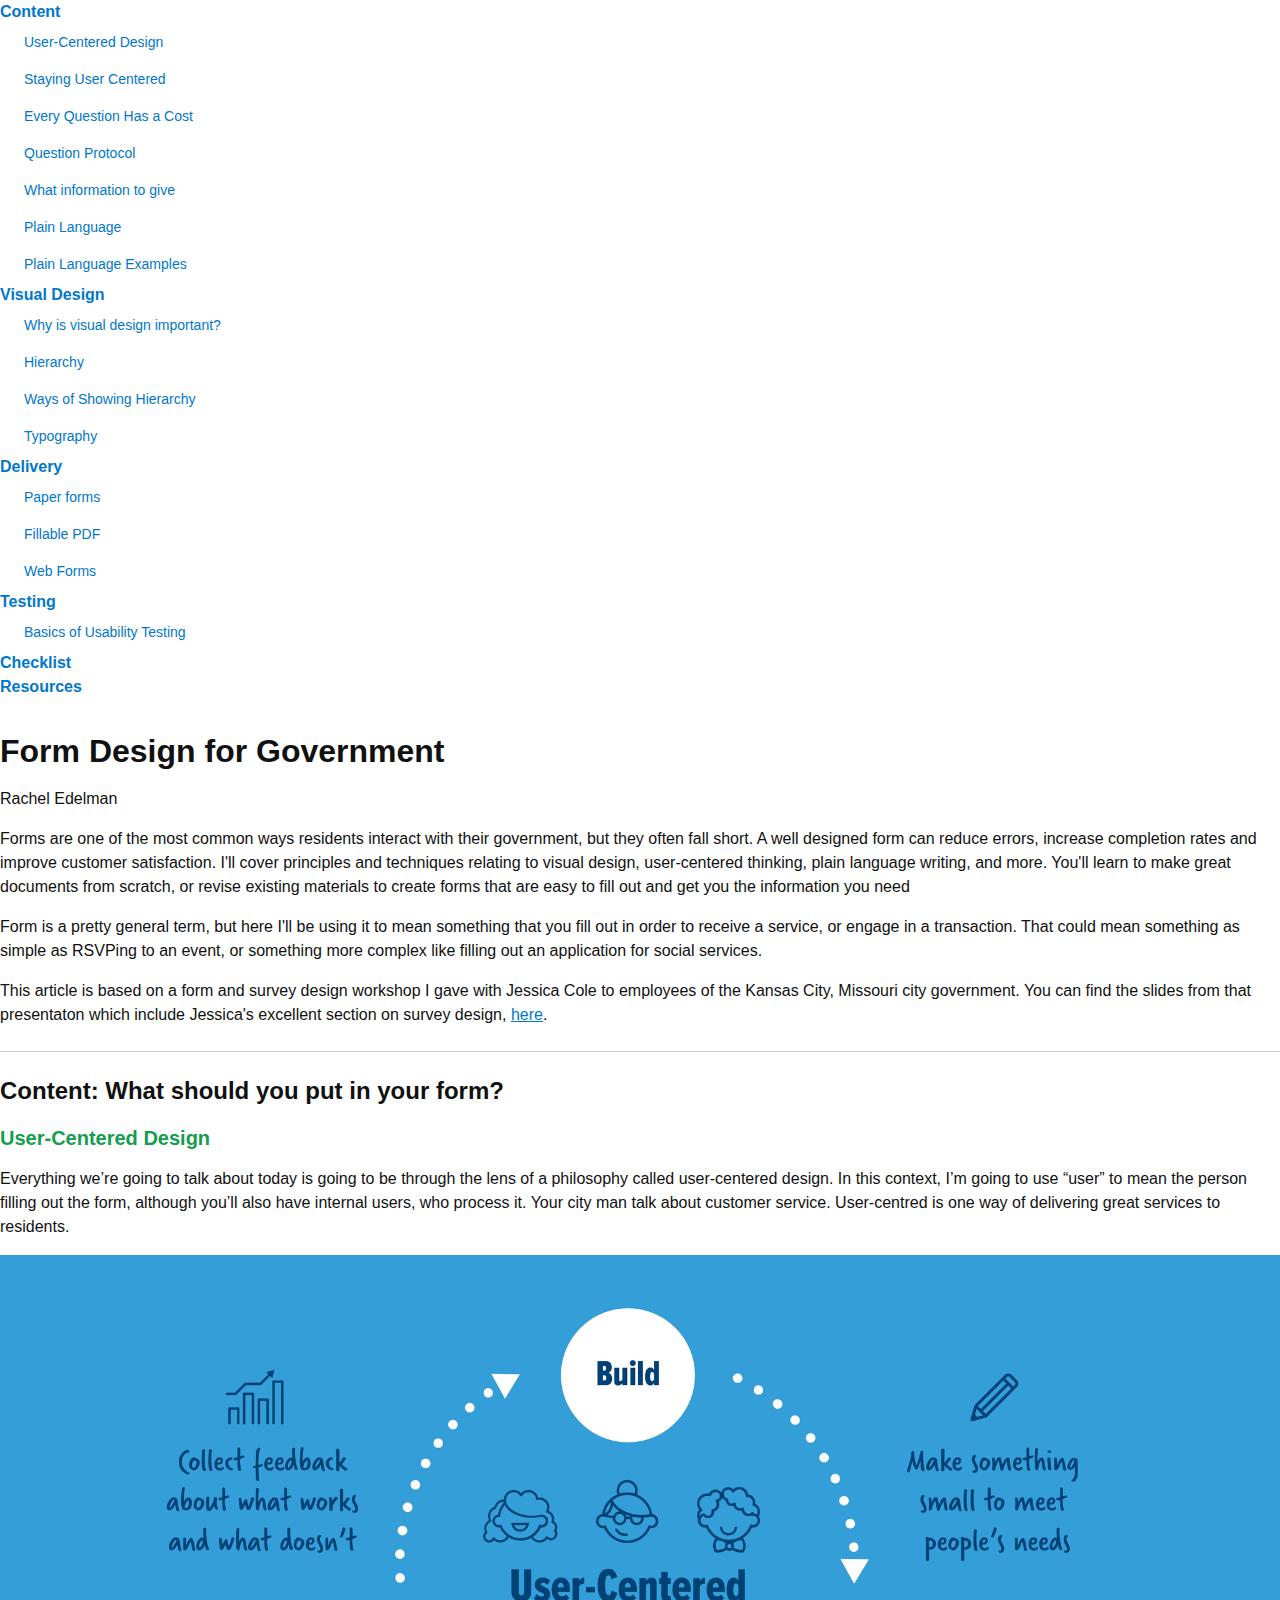
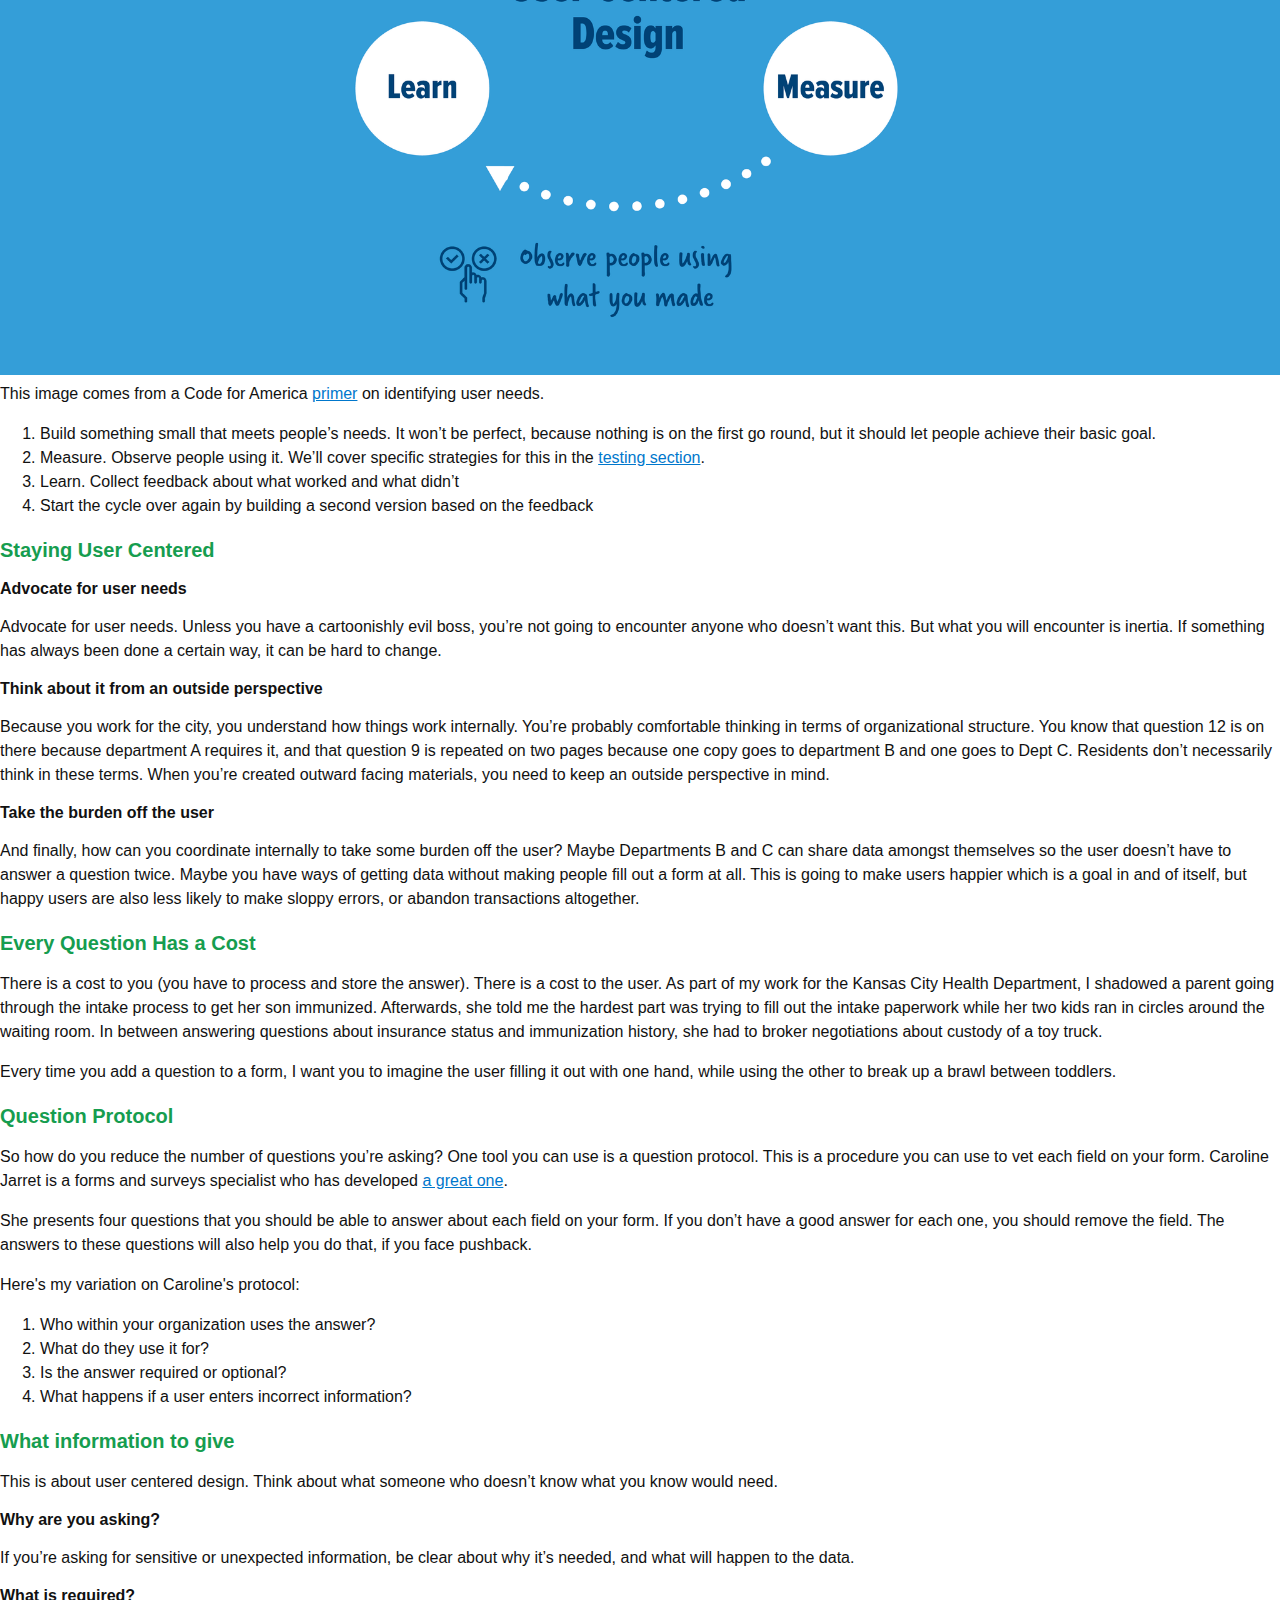
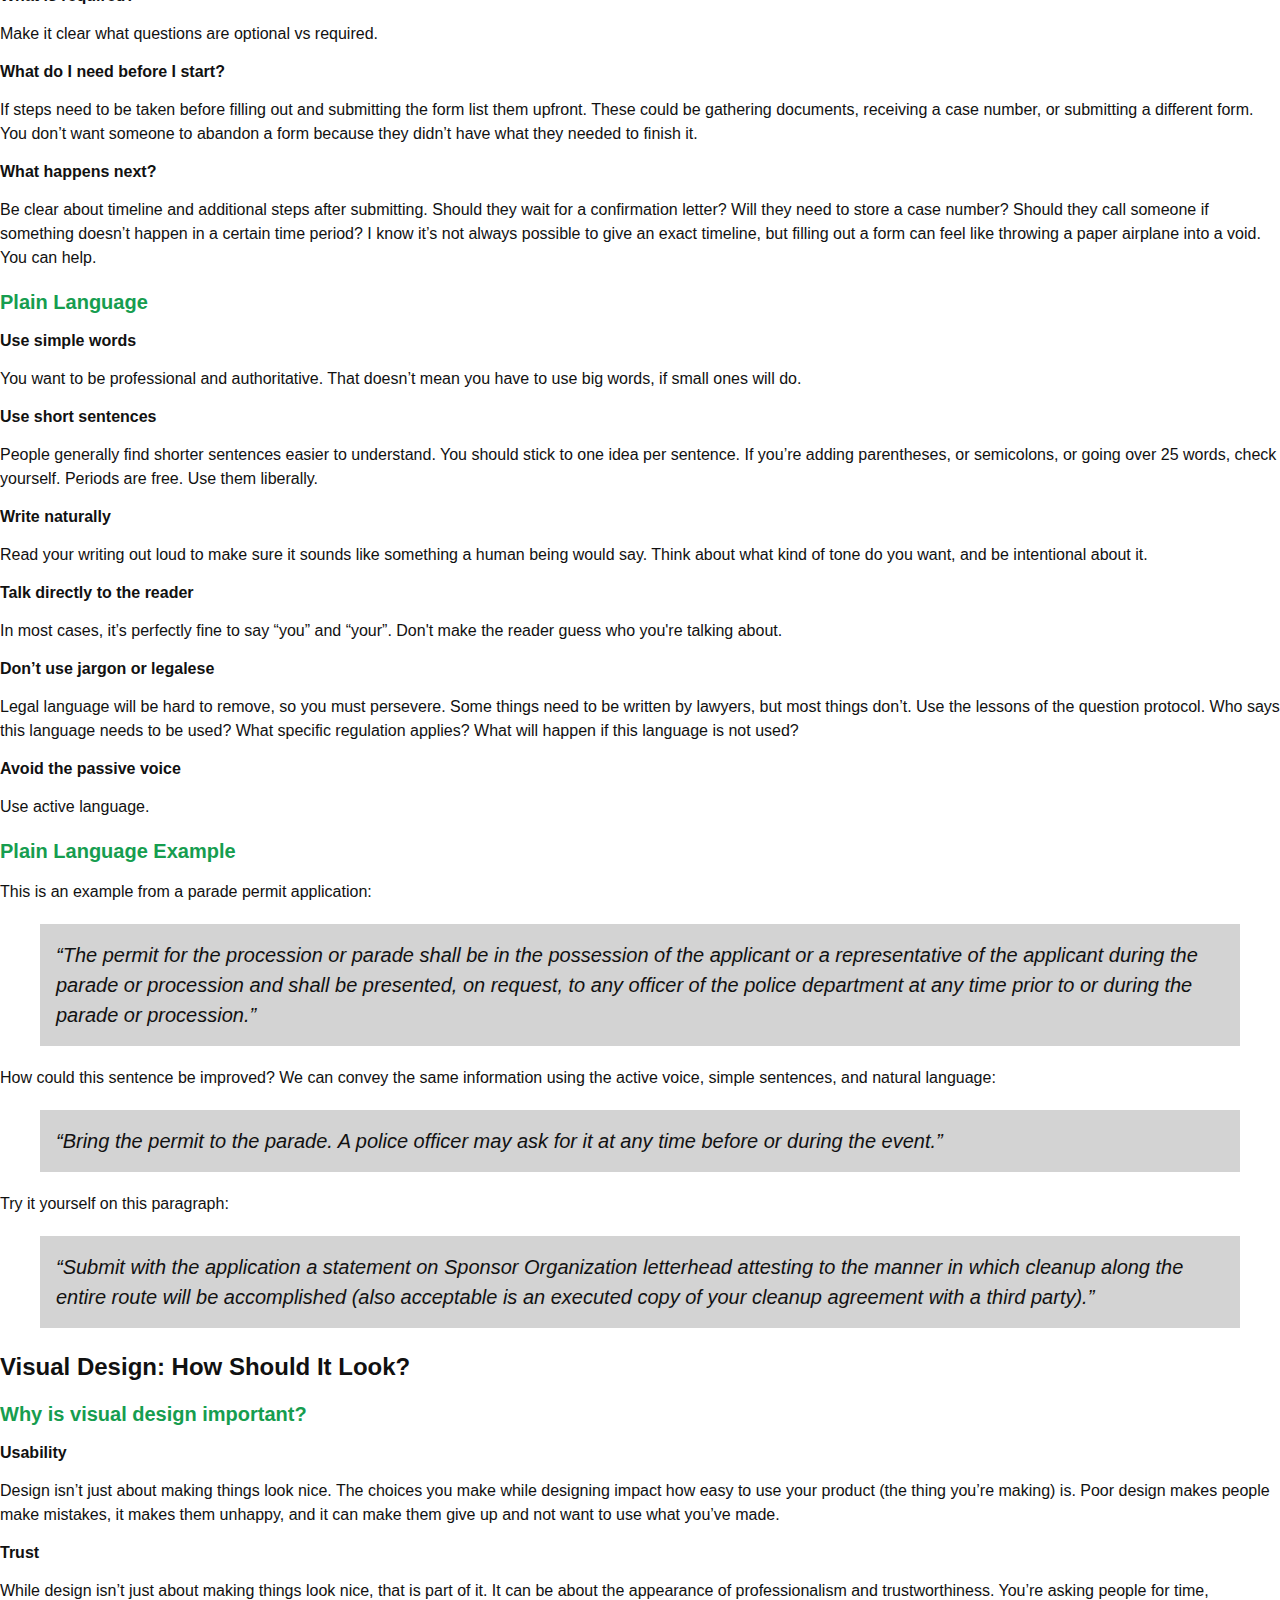
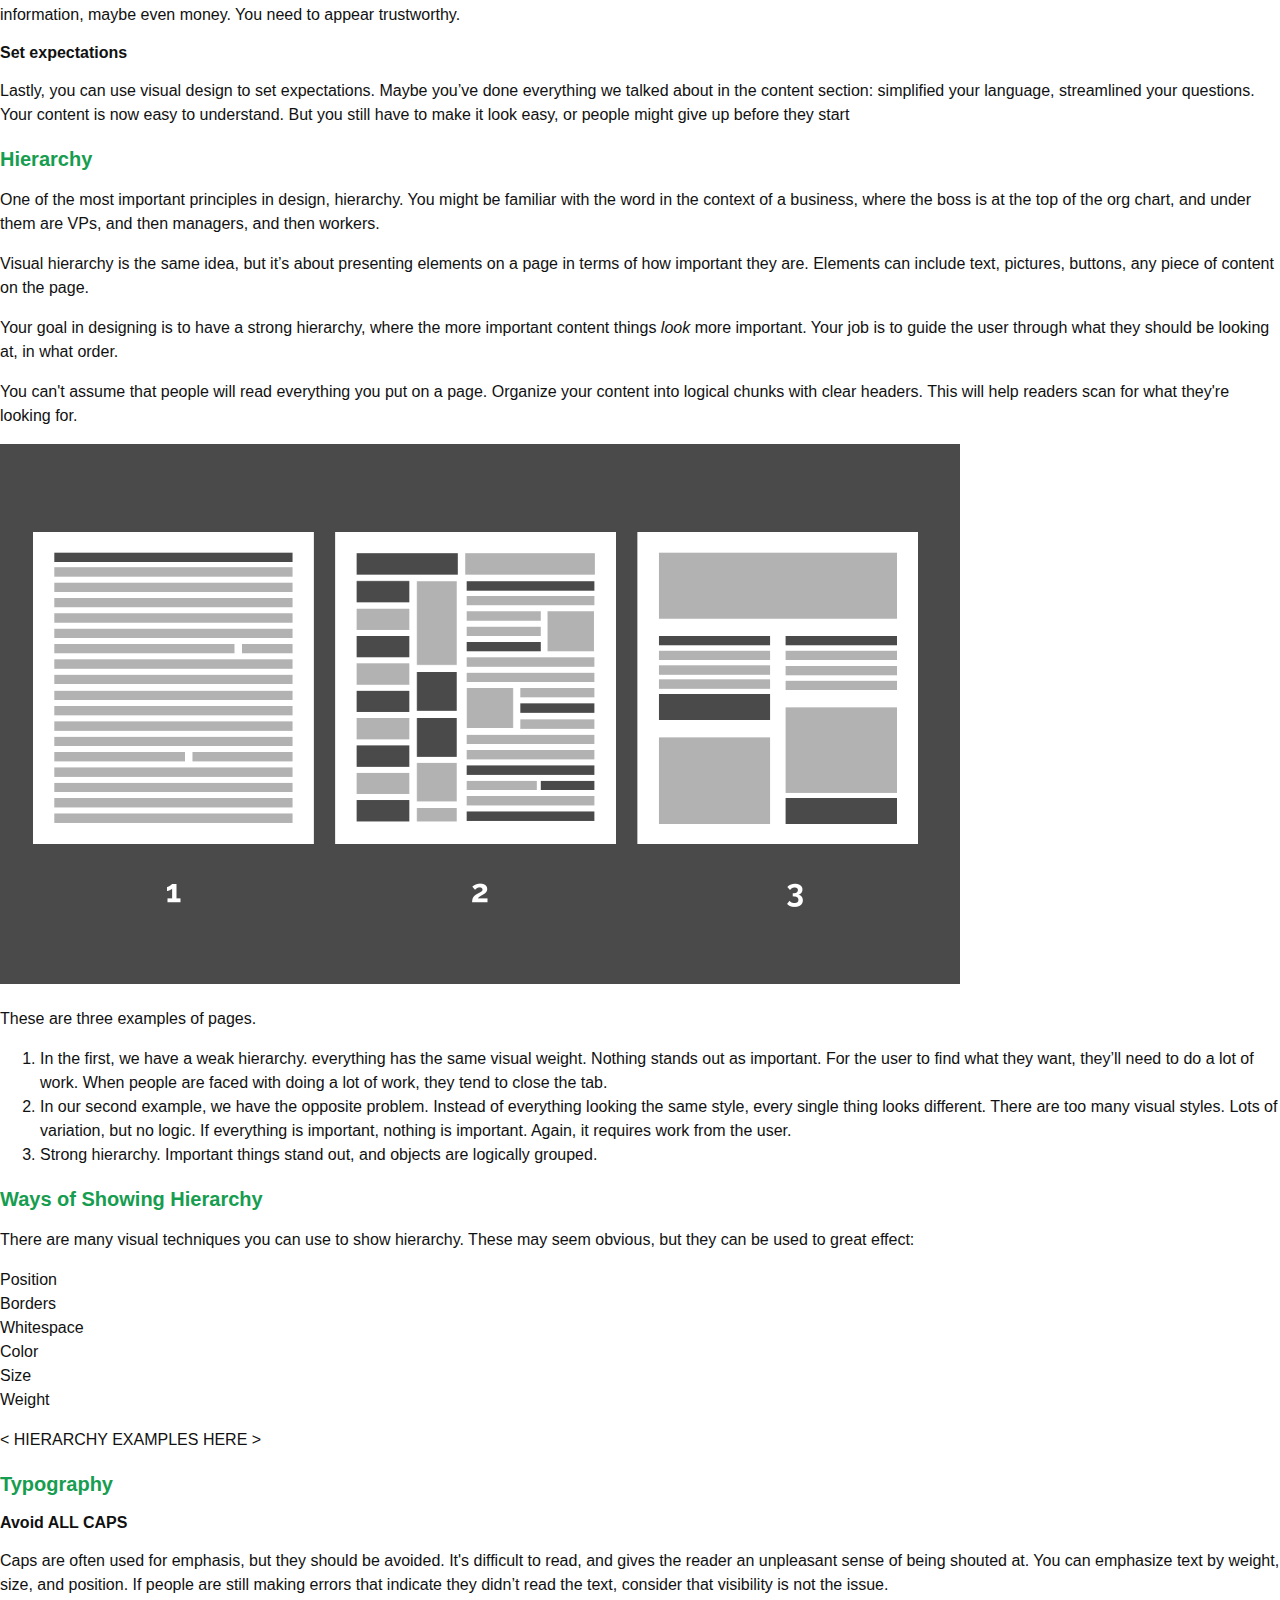
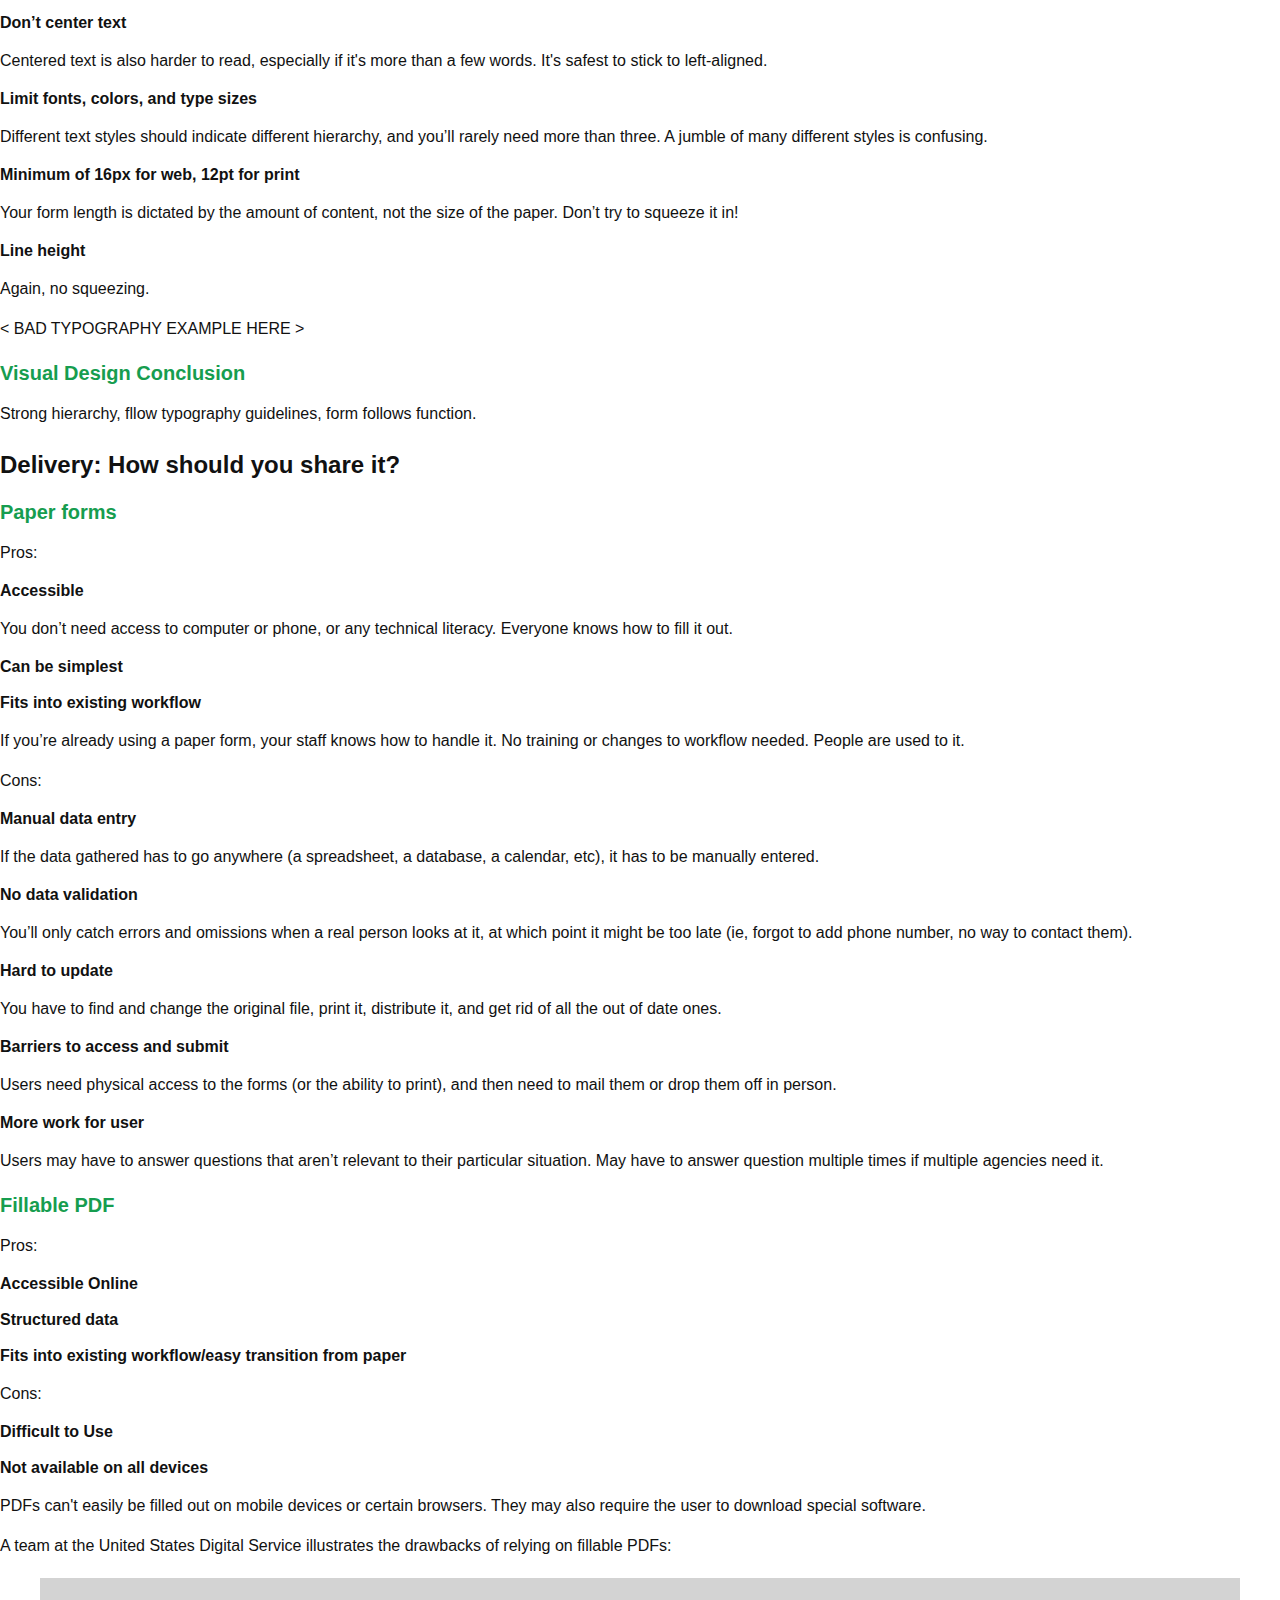
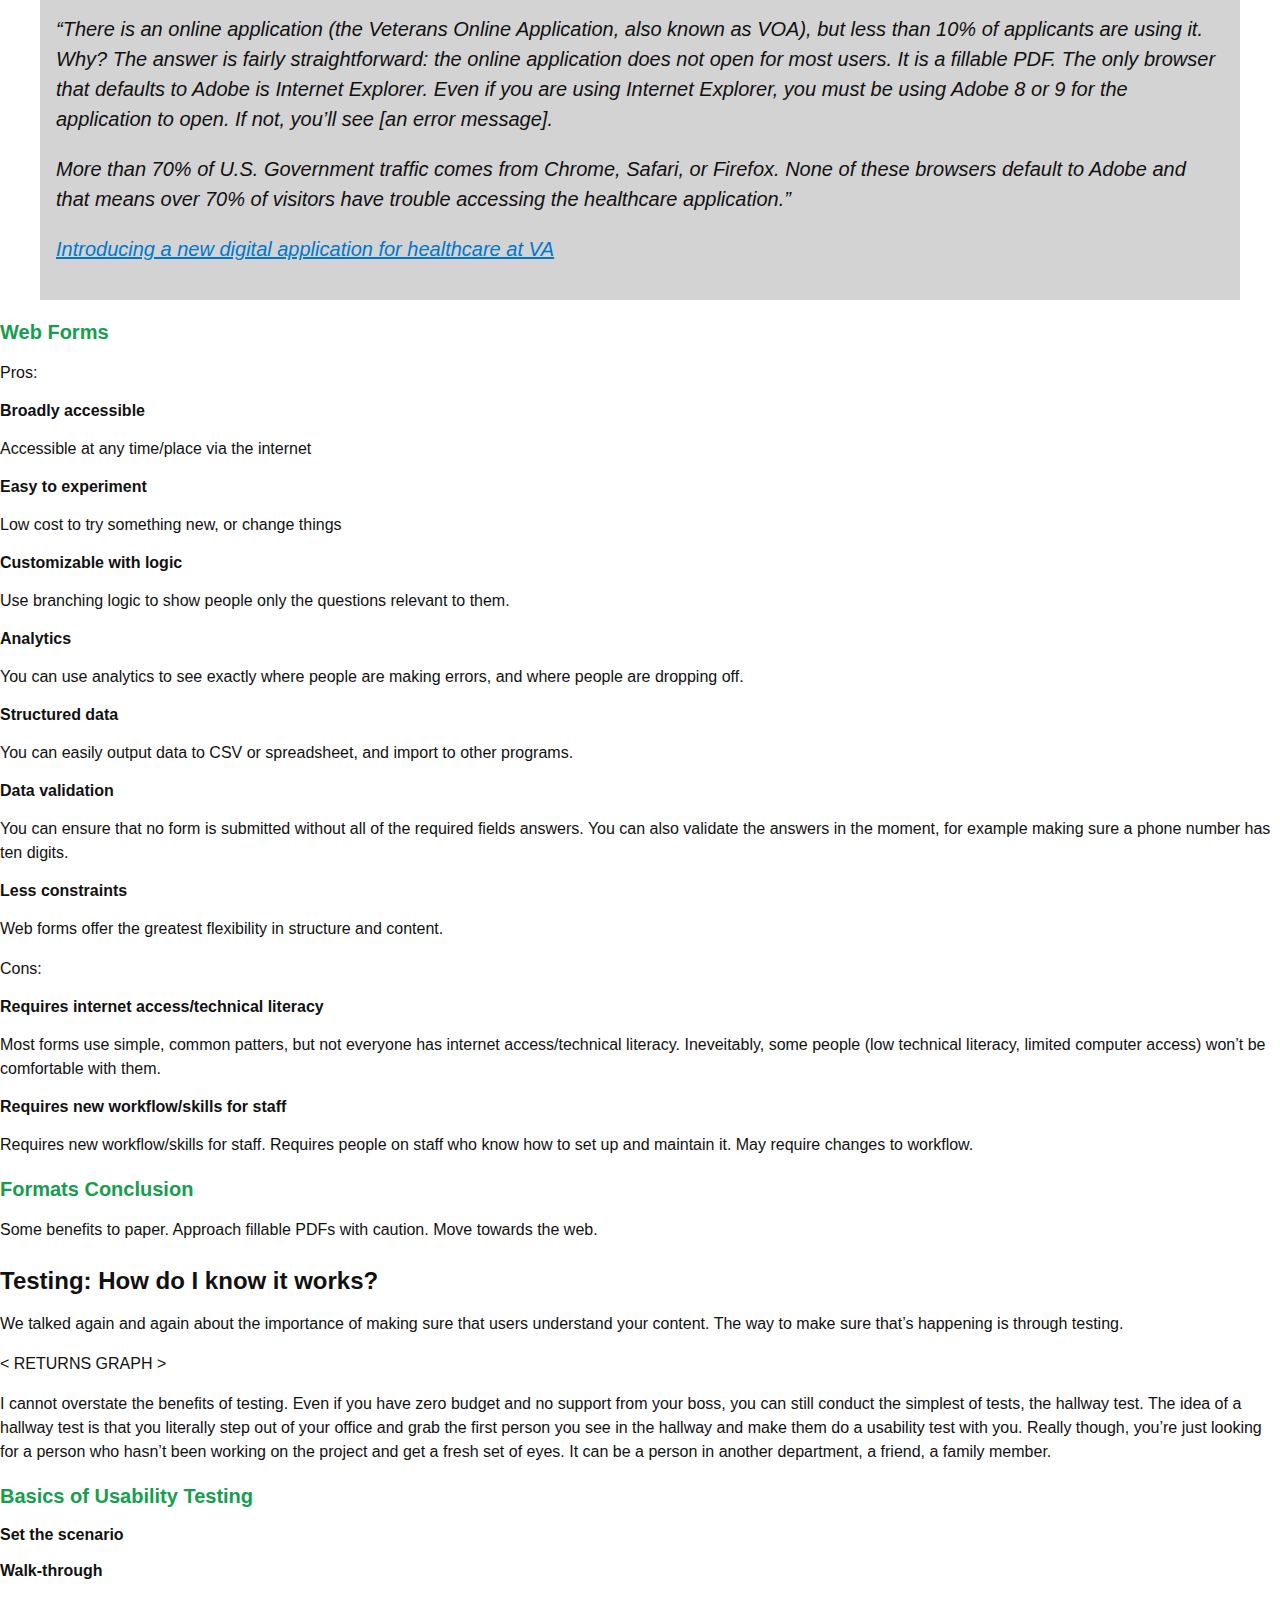
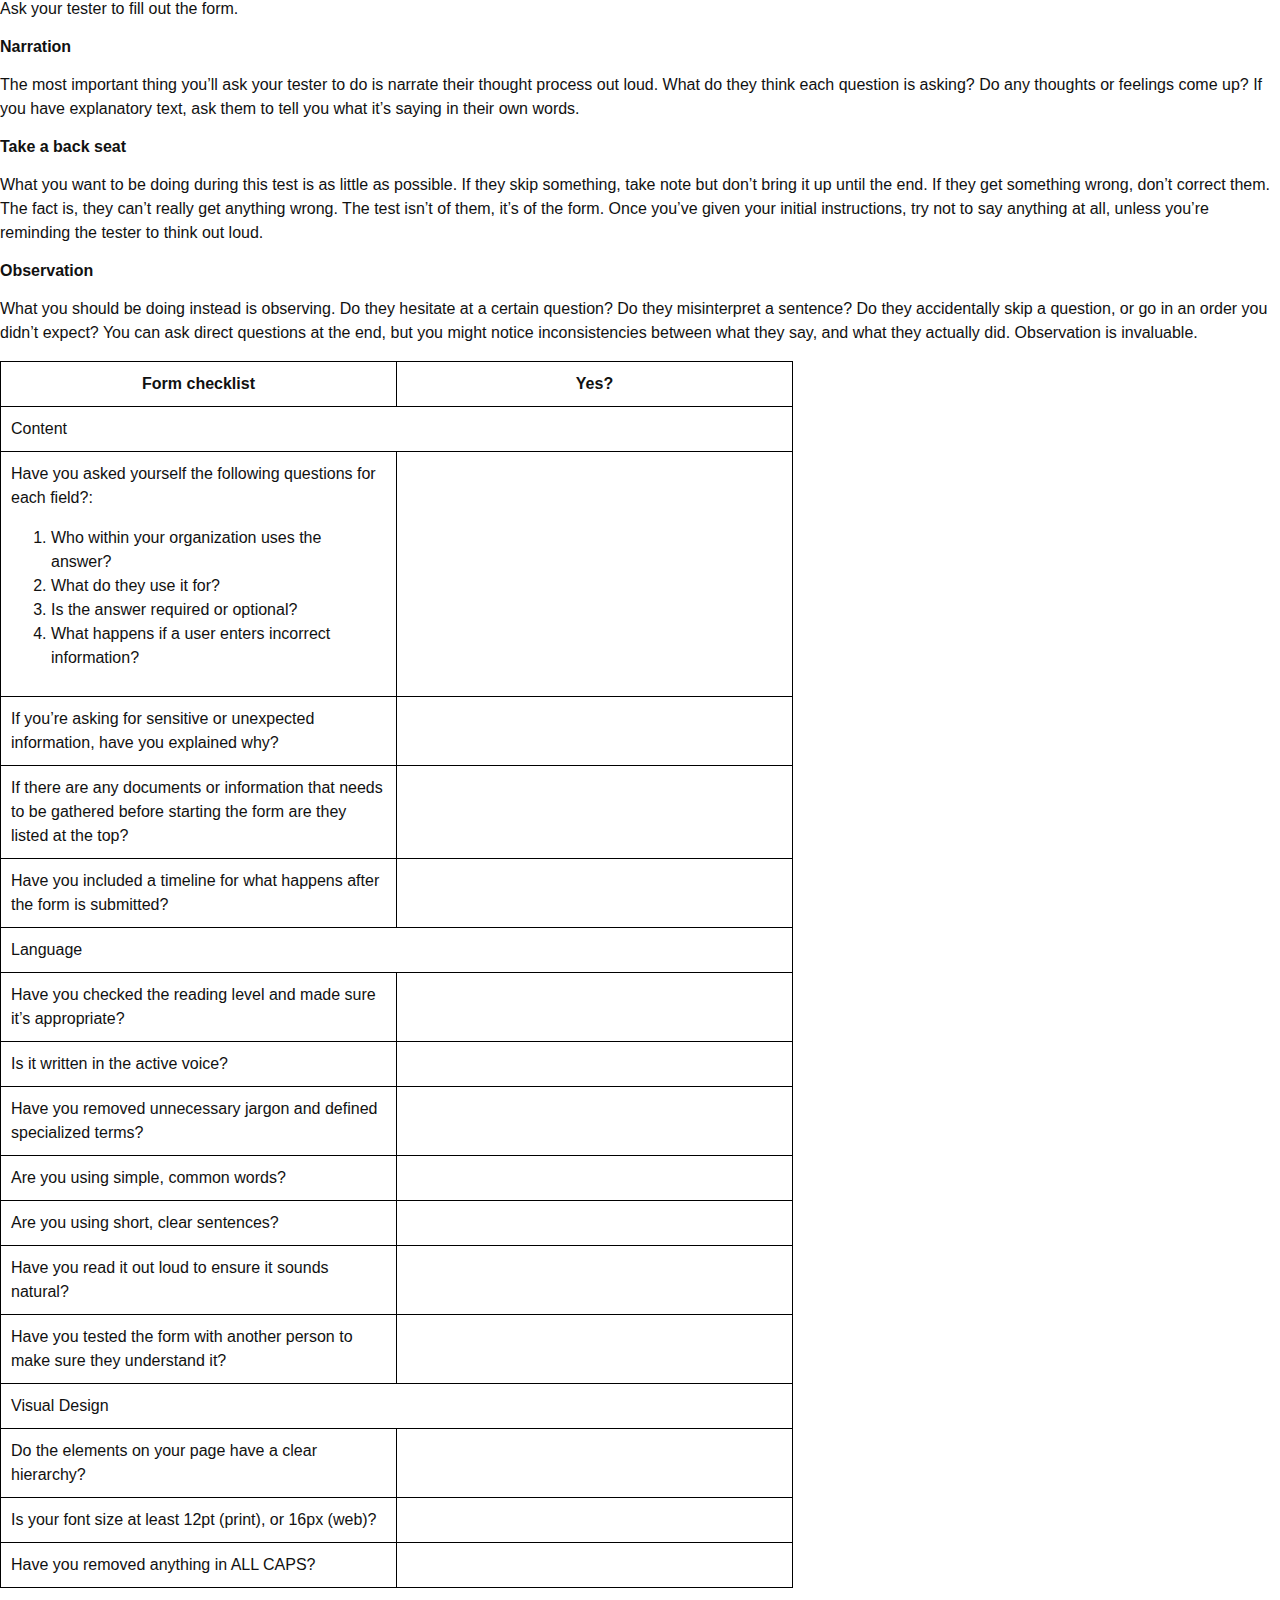
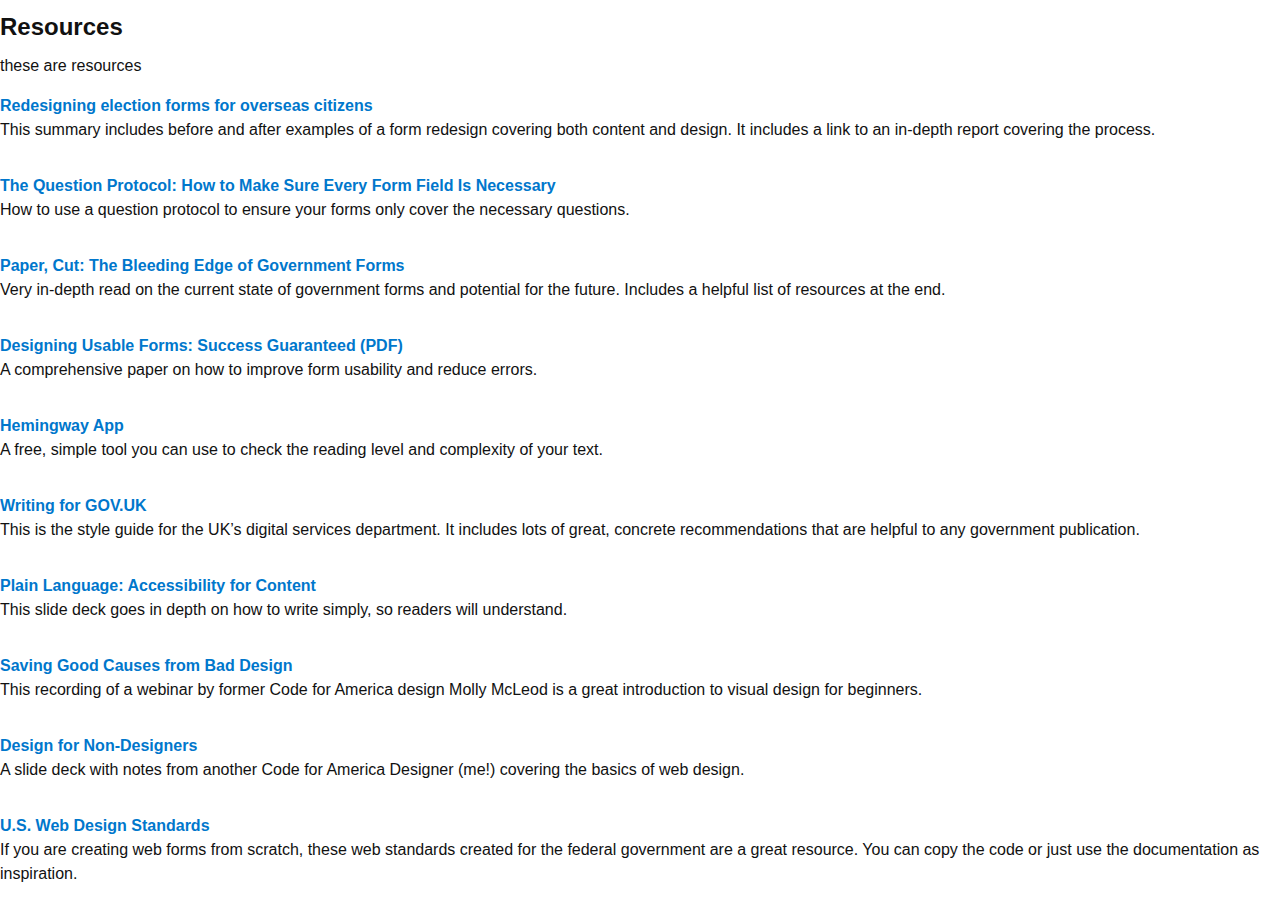
==== forms.html @ 0ae93125 "sass" ====
<!doctype html>
<html lang="en">
<head>
  <meta charset="utf-8">
  <title>Form Resources</title>
  <meta name="description" content="Form resources">
  <link href="style.css" rel="stylesheet">
  <link href="https://npmcdn.com/basscss@8.0.1/css/basscss.min.css" rel="stylesheet">

</head>
<body class="p4">
<div class="clearfix mxn2">
<nav class="sm-col sm-col-6 md-col-5 lg-col-4 px2 max-width-1">
<div class="border p3">
	<ul>
		<li><a href="#content">Content</a></li>
			<ul>
			<li><a href="#user-centered-design">User-Centered Design</a></li>
			<li><a href="#staying-user-centered">Staying User Centered</a></li>
			<li><a href="#question-cost">Every Question Has a Cost</a></li>
			<li><a href="#question-protocol">Question Protocol</a></li>
			<li><a href="#info-to-give">What information to give</a></li>
			<li><a href="#plain-language">Plain Language</a></li>
			<li><a href="#plain-language-examples">Plain Language Examples</a></li>
			</ul>
		<li><a href="#visual-design">Visual Design</a></li>
			<ul>
			<li><a href="#importance-of-visual-design">Why is visual design important?</a></li>
			<li><a href="#hierarchy">Hierarchy</a></li>
			<li><a href="#showing-hierarchy">Ways of Showing Hierarchy</a></li>
			<li><a href="#typography">Typography</a></li>
			</ul>
		<li><a href="#delivery">Delivery</a></li>
			<ul>
			<li><a href="#paper">Paper forms</a></li>
			<li><a href="#pdf">Fillable PDF</a></li>
			<li><a href="#web">Web Forms</a></li>
			</ul>
		<li><a href="#testing">Testing</a></li>
			<ul>
			<li><a href="#usability-basics">Basics of Usability Testing</a></li>
			</ul>
		<li><a href="#checklist">Checklist</a></li>
		<li><a href="#resources">Resources</a></li>
	</ul>
</div>
</nav>

<article class="sm-col sm-col-6 md-col-7 lg-col-8 px2 max-width-3">
<div class="border p4">
<h1 class="mt0">Form Design for Government</h1>
<p class="h5 italic">Rachel Edelman</p>

	<p>Forms are one of the most common ways residents interact with their government, but they often fall short. A well designed form can reduce errors, increase completion rates and improve customer satisfaction. I'll cover principles and techniques relating to visual design, user-centered thinking, plain language writing, and more. You'll learn to make great documents from scratch, or revise existing materials to create forms that are easy to fill out and get you the information you need</p>

	<p>Form is a pretty general term, but here I'll be using it to mean something that you fill out in order to receive a service, or engage in a transaction. That could mean something as simple as RSVPing to an event, or something more complex like filling out an application for social services.</p>

	<p>This article is based on a form and survey design workshop I gave with Jessica Cole to employees of the Kansas City, Missouri city government. You can find the slides from that presentaton which include Jessica's excellent section on survey design, <a href="https://docs.google.com/presentation/d/1-e4QtmqwMZoDVH30jNE9UWhMXr_eK2Tlulh_hL1C0JQ/edit?usp=sharing">here</a>.</p>
<hr>
<section>
	<h2 id="content">Content: What should you put in your form?</h2>

	<h3 id="user-centered-design">User-Centered Design</h3>
	<p>Everything we’re going to talk about today is going to be through the lens of a philosophy called user-centered design. In this context, I’m going to use “user” to mean the person filling out the form, although you’ll also have internal users, who process it. Your city man talk about customer service. User-centred is one way of delivering great services to residents.</p>

	<img src="images/ucd.png">
	<caption>This image comes from a Code for America <a href="https://www.codeforamerica.org/how-tos/user-needs">primer</a> on identifying user needs.</caption>
	
	<ol>
	<li>Build something small that meets people’s needs. It won’t be perfect, because nothing is on the first go round, but it should let people achieve their basic goal.</li>
	<li>Measure. Observe people using it. We’ll cover specific strategies for this in the <a href="#testing">testing section</a>.</li>
	<li>Learn. Collect feedback about what worked and what didn’t</li>
	<li>Start the cycle over again by building a second version based on the feedback</li>
	</ol>

	<h3 id="staying-user-centered">Staying User Centered</h3>
		<h4>Advocate for user needs</h4>
		<p>Advocate for user needs. Unless you have a cartoonishly evil boss, you’re not going to encounter anyone who doesn’t want this. But what you will encounter is inertia. If something has always been done a certain way, it can be hard to change.</p>
		<h4>Think about it from an outside perspective</h4>
		<p>Because you work for the city, you understand how things work internally. You’re  probably comfortable thinking in terms of organizational structure. You know that question 12 is on there because department A requires it, and that question 9 is repeated on two pages because one copy goes to department B and one goes to Dept C.  Residents don’t necessarily think in these terms. When you’re created outward facing materials, you need to keep an outside perspective in mind.</p>
		<h4>Take the burden off the user</h4>
		<p>And finally, how can  you coordinate internally to take some burden off the user? Maybe Departments B and C can share data amongst themselves so the user doesn’t have to answer a question twice. Maybe you have ways of getting data without making people fill out a form at all. This is going to make users happier which is a goal in and of itself, but happy users are also less likely to make sloppy errors, or abandon transactions altogether.</p>

	<h3 id="question-cost">Every Question Has a Cost</h3>
		<p>There is a cost to you (you have to process and store the answer). There is a cost to the user. As part of my work for the Kansas City Health Department, I shadowed a parent going through the intake process to get her son immunized. Afterwards, she told me the hardest part was trying to fill out the intake paperwork while her two kids ran in circles around the waiting room. In between answering questions about insurance status and immunization history, she had to broker negotiations about custody of a toy truck.</p>
		<p>Every time you add a question to a form, I want you to imagine the user filling it out with one hand, while using the other to break up a brawl between toddlers.</p>

	<h3 id="question-protocol">Question Protocol</h3>
		<p>So how do you reduce the number of questions you’re asking? One tool you can use is a question protocol. This is a procedure you can use to vet each field on your form. Caroline Jarret is a forms and surveys specialist who has developed <a href="http://www.uxmatters.com/mt/archives/2010/06/the-question-protocol-how-to-make-sure-every-form-field-is-necessary.php
">a great one</a>. </p>

		<p>She presents four questions that you should be able to answer about each field on your form. If you don’t have a good answer for each one, you should remove the field. The answers to these questions will also help you do that, if you face pushback.</p>

		<p>Here's my variation on Caroline's protocol:</p>
		<ol>
			<li>Who within your organization uses the answer?</li>
			<li>What do they use it for?</li>
			<li>Is the answer required or optional?</li>
			<li>What happens if a user enters incorrect information?</li>
		</ol> 


	<h3 id="info-to-give">What information to give</h3>
		<p>This is about user centered design. Think about what someone who doesn’t know what you know would need.</p>
		<h4>Why are you asking?</h4>
		<p>If you’re asking for sensitive or unexpected information, be clear about why it’s needed, and what will happen to the data.</p>
		<h4>What is required?</h4>
		<p>Make it clear what questions are optional vs required.</p>
		<h4>What do I need before I start?</h4>
		<p>If steps need to be taken before filling out and submitting the form list them upfront. These could be gathering documents, receiving a case number, or submitting a different form. You don’t want someone to abandon a form because they didn’t have what they needed to finish it.</p>
		<h4>What happens next?</h4>
		<p>Be clear about timeline and additional steps after submitting. Should they wait for a confirmation letter? Will they need to store a case number? Should they call someone if something doesn’t happen in a certain time period? I know it’s not always possible to give an exact timeline, but filling out a form can feel like throwing a paper airplane into a void. You can help.</p>

	
	<h3 id="plain-language">Plain Language</h3>
		<h4>Use simple words</h4>
		<p>You want to be professional and authoritative. That doesn’t mean you have to use big words, if small ones will do.</p>
		<h4>Use short sentences</h3>
		<p>People generally find shorter sentences easier to understand. You should stick to one idea per sentence. If you’re adding parentheses, or semicolons, or going over 25 words, check yourself. Periods are free. Use them liberally.</p>
		<h4>Write naturally</h3>
		<p>Read your writing out loud to make sure it sounds like something a human being would say. Think about what kind of tone do you want, and be intentional about it.</p>
		<h4>Talk directly to the reader</h3>
		<p>In most cases, it’s perfectly fine to say “you” and “your”. Don't make the reader guess who you're talking about.</p>
		<h4>Don’t use jargon or legalese</h3>
		<p>Legal language will be hard to remove, so you must persevere. Some things need to be written by lawyers, but most things don’t. Use the lessons of the question protocol. Who says this language needs to be used? What specific regulation applies? What will happen if this language is not used?</p>
		<h4>Avoid the passive voice</h3>
		<p>Use active language.</p>

	<h3 id="plain-language-examples">Plain Language Example</h3>
		<p>This is an example from a parade permit application:</p>
		<blockquote>“The permit for the procession or parade shall be in the possession of the applicant or a representative of the applicant during the parade or procession and shall be presented, on request, to any officer of the police department at any time prior to or during the parade or procession.”</blockquote>
		<p>How could this sentence be improved? We can convey the same information using the active voice, simple sentences, and natural language:</p>
		<blockquote>“Bring the permit to the parade. A police officer may ask for it at any time before or during the event.”
		</blockquote>
		<p>Try it yourself on this paragraph:</p>
		<blockquote>“Submit with the application a statement on Sponsor Organization letterhead attesting to the manner in which cleanup along the entire route will be accomplished (also acceptable is an executed copy of your cleanup agreement with a third party).”
		</blockquote>

<h2 id="visual-design">Visual Design: How Should It Look?</h2>
<h3 id="importance-of-visual-design">Why is visual design important?</h3>
	<h4>Usability</h4>
	<p>Design isn’t just about making things look nice. The choices you make while designing impact how easy to use your product (the thing you’re making) is. Poor design makes people make mistakes, it makes them unhappy, and it can make them give up and not want to use what you’ve made.</p>
	<h4>Trust</h4>
	<p>While design isn’t just about making things look nice, that is part of it. It can be about the appearance of professionalism and trustworthiness. You’re asking people for time, information, maybe even money. You need to appear trustworthy.</p>
	<h4>Set expectations</h4>
	<p>Lastly, you can use visual design to set expectations. Maybe you’ve done everything we talked about in the content section: simplified your language, streamlined your questions. Your content is now easy to understand. But you still have to make it look easy, or people might give up before they start  </p>
<h3 id="hierarchy">Hierarchy</h3>
	<p>One of the most important principles in design, hierarchy. You might be familiar with the word in the context of a business, where the boss is at the top of the org chart, and under them are VPs, and then managers, and then workers.</p>

	<p>Visual hierarchy is the same idea, but it’s about presenting elements on a page in terms of how important they are. Elements can include text, pictures, buttons, any piece of content on the page.</p>

	<p>Your goal in designing is to have a strong hierarchy, where the more important content things <em>look</em> more important. Your job is to guide the user through what they should be looking at, in what order.</p>

	<p>You can't assume that people will read everything you put on a page. Organize your content into logical chunks with clear headers. This will help readers scan for what they're looking for.</p>

	<img src="images/hierarchy.png">

	<p>These are three examples of pages.</p>
	<ol>
		<li>In the first, we have a weak hierarchy. everything has the same visual weight. Nothing stands out as important. For the user to find what they want, they’ll need to do a lot of work. When people are faced with doing a lot of work, they tend to close the tab.</li>
		<li>In our second example, we have the opposite problem. Instead of everything looking the same style, every single thing looks different. There are too many visual styles. Lots of variation, but no logic. If everything is important, nothing is important. Again, it requires work from the user.</li>
		<li>Strong hierarchy. Important things stand out, and objects are logically grouped.</li>
	</ol>
<h3 id="showing-hierarchy">Ways of Showing Hierarchy</h3>
	<p>There are many visual techniques you can use to show hierarchy. These may seem obvious, but they can be used to great effect:</p>
	<ul>
		<li>Position</li> 
		<li>Borders</li>
		<li>Whitespace</li>
		<li>Color</li>
		<li>Size</li> 
		<li>Weight</li>
	</ul>
	< HIERARCHY EXAMPLES HERE >

<h3 id="typography">Typography</h3>
	<h4>Avoid ALL CAPS</h4>
	<p>Caps are often used for emphasis, but they should be avoided. It's difficult to read, and gives the reader an unpleasant sense of being shouted at. You can emphasize text by weight, size, and position. If people are still making errors that indicate they didn’t read the text, consider that visibility is not the issue.</p>
	<h4>Don’t center text</h4>
	<p>Centered text is also harder to read, especially if it's more than a few words. It's safest to stick to left-aligned.</p>
	<h4>Limit fonts, colors, and type sizes</h4>
	<p>Different text styles should indicate different hierarchy, and you’ll rarely need more than three. A jumble of many different styles is confusing.</p>
	<h4>Minimum of 16px for web, 12pt for print</h4>
	<p>Your form length is dictated by the amount of content, not the size of the paper. Don’t try to squeeze it in!</p>
	<h4>Line height</h4>
	<p>Again, no squeezing.</p>
	< BAD TYPOGRAPHY EXAMPLE HERE >
<h3>Visual Design Conclusion</h3>
	<p>Strong hierarchy, fllow typography guidelines, form follows function.</p>

<h2 id="delivery">Delivery: How should you share it?</h2>
<h3 id="paper">Paper forms</h3>
	<p>Pros:</p>
	<ul>
		<li>
		<h4>Accessible</h4>
		<p>You don’t need access to computer or phone, or any technical literacy. Everyone knows how to fill it out.</p>
		</li>
		<li><h4>Can be simplest</h4> 
		<p></p></li>
		<li><h4>Fits into existing workflow</h4>
		<p>If you’re already using a paper form, your staff knows how to handle it. No training or changes to workflow needed. People are used to it.</p></li>
	</ul>


	<p>Cons:</p>
	<h4>Manual data entry</h4>
	<p>If the data gathered has to go anywhere (a spreadsheet, a database, a calendar, etc), it has to be manually entered.</p>
	<h4>No data validation</h4>
	<p>You’ll only catch errors and omissions when a real person looks at it, at which point it might be too late (ie, forgot to add phone number, no way to contact them).</p>
	<h4>Hard to update</h4>
	<p>You have to find and change the original file, print it, distribute it, and get rid of all the out of date ones.</p>
	<h4>Barriers to access and submit</h4>
	<p>Users need physical access to the forms (or the ability to print), and then need to mail them or drop them off in person.</p>
	<h4>More work for user</h4>
	<p>Users may have to answer questions that aren’t relevant to their particular situation. May have to answer question multiple times if multiple agencies need it.</p>

<h3 id="pdf">Fillable PDF</h3>
	<p>Pros:</p>
	<h4>Accessible Online</h4>
	<p></p>
	<h4>Structured data</h4> 
	<p></p>
	<h4>Fits into existing workflow/easy transition from paper</h4>
	<p></p>

	<p>Cons:</p>
	<h4>Difficult to Use</h4>
	<p></p>
	<h4>Not available on all devices</h4>
	<p>PDFs can't easily be filled out on mobile devices or certain browsers. They may also require the user to download special software.</p>
	
	<p>A team at the United States Digital Service illustrates the drawbacks of relying on fillable PDFs:</p>
	<blockquote cite="https://medium.com/the-u-s-digital-service/introducing-a-new-digital-application-for-healthcare-at-va-610d8bac4c78#.htq9di7s2"><p>“There is an online application (the Veterans Online Application, also known as VOA), but less than 10% of applicants are using it. Why? The answer is fairly straightforward: the online application does not open for most users. It is a fillable PDF. The only browser that defaults to Adobe is Internet Explorer. Even if you are using Internet Explorer, you must be using Adobe 8 or 9 for the application to open. If not, you’ll see [an error message].</p>
	<p>More than 70% of U.S. Government traffic comes from Chrome, Safari, or Firefox. None of these browsers default to Adobe and that means over 70% of visitors have trouble accessing the healthcare application.”</p>
	<p><a href="https://medium.com/the-u-s-digital-service/introducing-a-new-digital-application-for-healthcare-at-va-610d8bac4c78#.htq9di7s2">Introducing a new digital application for healthcare at VA</a></p>
	</blockquote>

<h3 id="web">Web Forms</h3>
	<p>Pros:</p>
	<h4>Broadly accessible</h4>
	<p>Accessible at any time/place via the internet</p>
	<h4>Easy to experiment</h4>
	<p>Low cost to try something new, or change things</p>
	<h4>Customizable with logic</h4>
	<p>Use branching logic to show people only the questions relevant to them.</p>
	<h4>Analytics</h4>
	<p>You can use analytics to see exactly where people are making errors, and where people are dropping off.</p>
	<h4>Structured data</h4>
	<p>You can easily output data to CSV or spreadsheet, and import to other programs.</p> 
	<h4>Data validation</h4>
	<p>You can ensure that no form is submitted without all of the required fields answers. You can also validate the answers in the moment, for example making sure a phone number has ten digits.</p>
	<h4>Less constraints</h4>
	<p>Web forms offer the greatest flexibility in structure and content.</p> 

	<p>Cons:</p>
	<h4>Requires internet access/technical literacy</h4>
	<p>Most forms use simple, common patters, but not everyone has internet access/technical literacy. Ineveitably, some people (low technical literacy, limited computer access) won’t be comfortable with them.</p>
	<h4>Requires new workflow/skills for staff</h4>
	<p>Requires new workflow/skills for staff. Requires people on staff who know how to set up and maintain it. May require changes to workflow.</p>

<h3>Formats Conclusion</h3>
	<p>Some benefits to paper. Approach fillable PDFs with caution. Move towards the web.</p>

<h2 id="testing">Testing: How do I know it works?</h2>
	<p>We talked again and again about the importance of making sure that users understand your content. The way to make sure that’s happening is through testing.
	</p>

	< RETURNS GRAPH >

	<p>I cannot overstate the benefits of testing. Even if you have zero budget and no support from your boss, you can still conduct the simplest of tests, the hallway test. The idea of a hallway test is that you literally step out of your office and grab the first person you see in the hallway and make them do a usability test with you. Really though, you’re just looking for a person who hasn’t been working on the project and get a fresh set of eyes. It can be a person in another department, a friend, a family member.</p>
<h3 id="usability-basics">Basics of Usability Testing</h3>
	<h4>Set the scenario</h4>
	<p></p> 
	<h4>Walk-through</h4>
	<p>Ask your tester to fill out the form.</p>
	<h4>Narration</h4>
	<p>The most important thing you’ll ask your tester to do is narrate their thought process out loud. What do they think each question is asking? Do any thoughts or feelings come up? If you have explanatory text, ask them to tell you what it’s saying in their own words.</p> 
	<h4>Take a back seat</h4>
	<p>What you want to be doing during this test is as little as possible. If they skip something, take note but don’t bring it up until the end. If they get something wrong, don’t correct them. The fact is, they can’t really get anything wrong. The test isn’t of them, it’s of the form. Once you’ve given your initial instructions, try not to say anything at all, unless you’re reminding the tester to think out loud.</p>
	<h4>Observation</h4> 
	<p>What you should be doing instead is observing. Do they hesitate at a certain question? Do they misinterpret a sentence?  Do they accidentally skip a question, or go in an order you didn’t expect? You can ask direct questions at the end, but you might notice inconsistencies between what they say, and what they actually did. Observation is invaluable.</p>

</section>


<section id="checklist" class="overflow-scroll">
<table style="undefined;table-layout: fixed; width: 793px">
  <tr>
    <th>Form checklist</th>
    <th>Yes?</th>
  </tr>
  <tr>
    <td colspan="2">Content</td>
  </tr>
  <tr>
    <td>Have you asked yourself the following questions for each field?:
    <ol>
    <li>Who within your organization uses the answer?</li>
    <li>What do they use it for?</li>
    <li>Is the answer required or optional?</li>
    <li>What happens if a user enters incorrect information?</li>
    </ol></td>
    <td></td>
  </tr>
  <tr>
    <td>If you’re asking for sensitive or unexpected information, have you explained why?</td>
    <td></td>
  </tr>
  <tr>
    <td>If there are any documents or information that needs to be gathered before starting the form are they listed at the top?</td>
    <td></td>
  </tr>
  <tr>
    <td>Have you included a timeline for what happens after the form is submitted?</td>
    <td></td>
  </tr>
  <tr>
    <td colspan="2">Language</td>
  </tr>
  <tr>
    <td>Have you checked the reading level and made sure it’s appropriate?</td>
    <td></td>
  </tr>
  <tr>
    <td>Is it written in the active voice?</td>
    <td></td>
  </tr>
  <tr>
    <td>Have you removed unnecessary jargon and defined specialized terms?</td>
    <td></td>
  </tr>
  <tr>
    <td>Are you using simple, common words?</td>
    <td></td>
  </tr>
  <tr>
    <td>Are you using short, clear sentences?</td>
    <td></td>
  </tr>
  <tr>
    <td>Have you read it out loud to ensure it sounds natural?</td>
    <td></td>
  </tr>
  <tr>
    <td>Have you tested the form with another person to make sure they understand it?</td>
    <td></td>
  </tr>
  <tr>
    <td colspan="2">Visual Design</td>
  </tr>
  <tr>
    <td>Do the elements on your page have a clear hierarchy?</td>
    <td></td>
  </tr>
  <tr>
    <td>Is your font size at least 12pt (print), or 16px (web)?</td>
    <td></td>
  </tr>
  <tr>
    <td>Have you removed anything in ALL CAPS?</td>
    <td></td>
  </tr>
</table>
</section>

<section id="resources">
	<h2>Resources</h2>
	<p>these are resources</p>
	<ul>
		<li>
			<a href="http://oxidedesign.com/redesigning-election-forms-for-overseas-citizens/">Redesigning election forms for overseas citizens</a>
			<p>This summary includes before and after examples of a form redesign covering both content and design. It includes a link to an in-depth report covering the process.</p>
		</li>
		<li>
			<a href="http://www.uxmatters.com/mt/archives/2010/06/the-question-protocol-how-to-make-sure-every-form-field-is-necessary.php">The Question Protocol: How to Make Sure Every Form Field Is Necessary</a>
			<p>How to use a question protocol to ensure your forms only cover the necessary questions.</p>
		</li>
		<li>
			<a href="https://www.civicquarterly.com/article/paper-cut-the-bleeding-edge-of-government-forms/">Paper, Cut: The Bleeding Edge of Government Forms</a>
			<p>Very in-depth read on the current state of government forms and potential for the future. Includes a helpful list of resources at the end.</p>
		</li>
		<li>
			<a href="https://c.ymcdn.com/sites/www.bfma.org/resource/resmgr/Articles/07_46.pdf">Designing Usable Forms: Success Guaranteed (PDF)</a>
			<p>A comprehensive paper on how to improve form usability and reduce errors.</p>
		</li>
		<li>
			<a href="http://www.hemingwayapp.com/">Hemingway App</a>
			<p>A free, simple tool you can use to check the reading level and complexity of your text. </p>
		</li>
		<li>
			<a href="https://www.gov.uk/guidance/content-design/writing-for-gov-uk">Writing for GOV.UK</a>
			<p>This is the style guide for the UK’s digital services department. It includes lots of great, concrete recommendations that are helpful to any government publication.</p>
		</li>
		<li>
			<a href="http://www.slideshare.net/whitneyq/plain-language-accessibility-for-content">Plain Language: Accessibility for Content</a>
			<p>This slide deck goes in depth on how to write simply, so readers will understand.</p>
		</li>
		<li>
			<a href="http://www.mollymcleod.com/resources/">Saving Good Causes from Bad Design</a>
			<p>This recording of a webinar by former Code for America design Molly McLeod is a great introduction to visual design for beginners.</p>
		</li>
		<li>
			<a href="https://docs.google.com/presentation/d/1_l1JAcdMW8aF-djRIDs7yTGw_Y_QCQso3tIKXlUt3s4/edit?usp=sharing">Design for Non-Designers</a>
			<p>A slide deck with notes from another Code for America Designer (me!) covering the basics of web design.</p>
		</li>
		<li>
			<a href="https://standards.usa.gov/">U.S. Web Design Standards</a>
			<p>If you are creating web forms from scratch, these web standards created for the federal government are a great resource. You can copy the code or just use the documentation as inspiration.</p>
		</li>



	</ul>
</section>

</div>
</article>
</div>

</body>
</html>
---- style.css ----
table, th, td {
  border: 1px solid black;
  border-collapse: collapse;
  padding: 10px; }

* {
  box-sizing: border-box; }

body {
  font-family: -apple-system, BlinkMacSystemFont, 'Segoe UI', 'Roboto', 'Helvetica Neue', Helvetica, sans-serif;
  line-height: 1.5;
  margin: 0;
  color: #111;
  background-color: #fff; }

img {
  max-width: 100%;
  height: auto; }

svg {
  max-height: 100%; }

a {
  color: #07c; }

h1, h2, h3,
h4, h5, h6 {
  font-weight: 600;
  line-height: 1.25;
  margin-top: 1em;
  margin-bottom: .5em; }

h1 {
  font-size: 2rem; }

h2 {
  font-size: 1.5rem; }

h3 {
  font-size: 1.25rem; }

h4 {
  font-size: 1rem; }

h5 {
  font-size: .875rem; }

h6 {
  font-size: .75rem; }

p, dl, ol, ul, pre, blockquote {
  margin-top: 1em;
  margin-bottom: 1em; }

code,
pre,
samp {
  font-family: 'Roboto Mono', 'Source Code Pro', Menlo, Consolas, 'Liberation Mono', monospace; }

code, samp {
  font-size: 87.5%;
  padding: .125em; }

pre {
  font-size: 87.5%;
  overflow: scroll; }

blockquote {
  font-size: 1.25rem;
  font-style: italic;
  background: lightgray;
  padding: 1rem; }

hr {
  margin-top: 1.5em;
  margin-bottom: 1.5em;
  border: 0;
  border-bottom-width: 1px;
  border-bottom-style: solid;
  border-bottom-color: #ccc; }

h3 {
  color: #169D4F; }

ul {
  list-style-type: none;
  padding-left: 0; }

nav ul {
  font-weight: bold;
  margin-top: 0;
  margin-bottom: 0; }

nav ul a:hover {
  text-decoration: none; }

nav li a {
  display: block; }

nav ul > ul {
  padding-left: 1rem;
  font-weight: normal; }
  nav ul > ul li {
    font-size: .875rem;
    xbackground-color: gray; }
    nav ul > ul li a {
      padding: .5rem; }
    nav ul > ul li a:hover {
      color: white;
      background-color: #169D4F; }

ul a {
  text-decoration: none; }

ul a:hover {
  text-decoration: underline; }

#resources a {
  font-weight: bold; }

#resources li {
  margin-bottom: 2rem; }

#resources p {
  margin-top: 0; }

caption {
  font-size: .875rem; }

/*# sourceMappingURL=style.css.map */
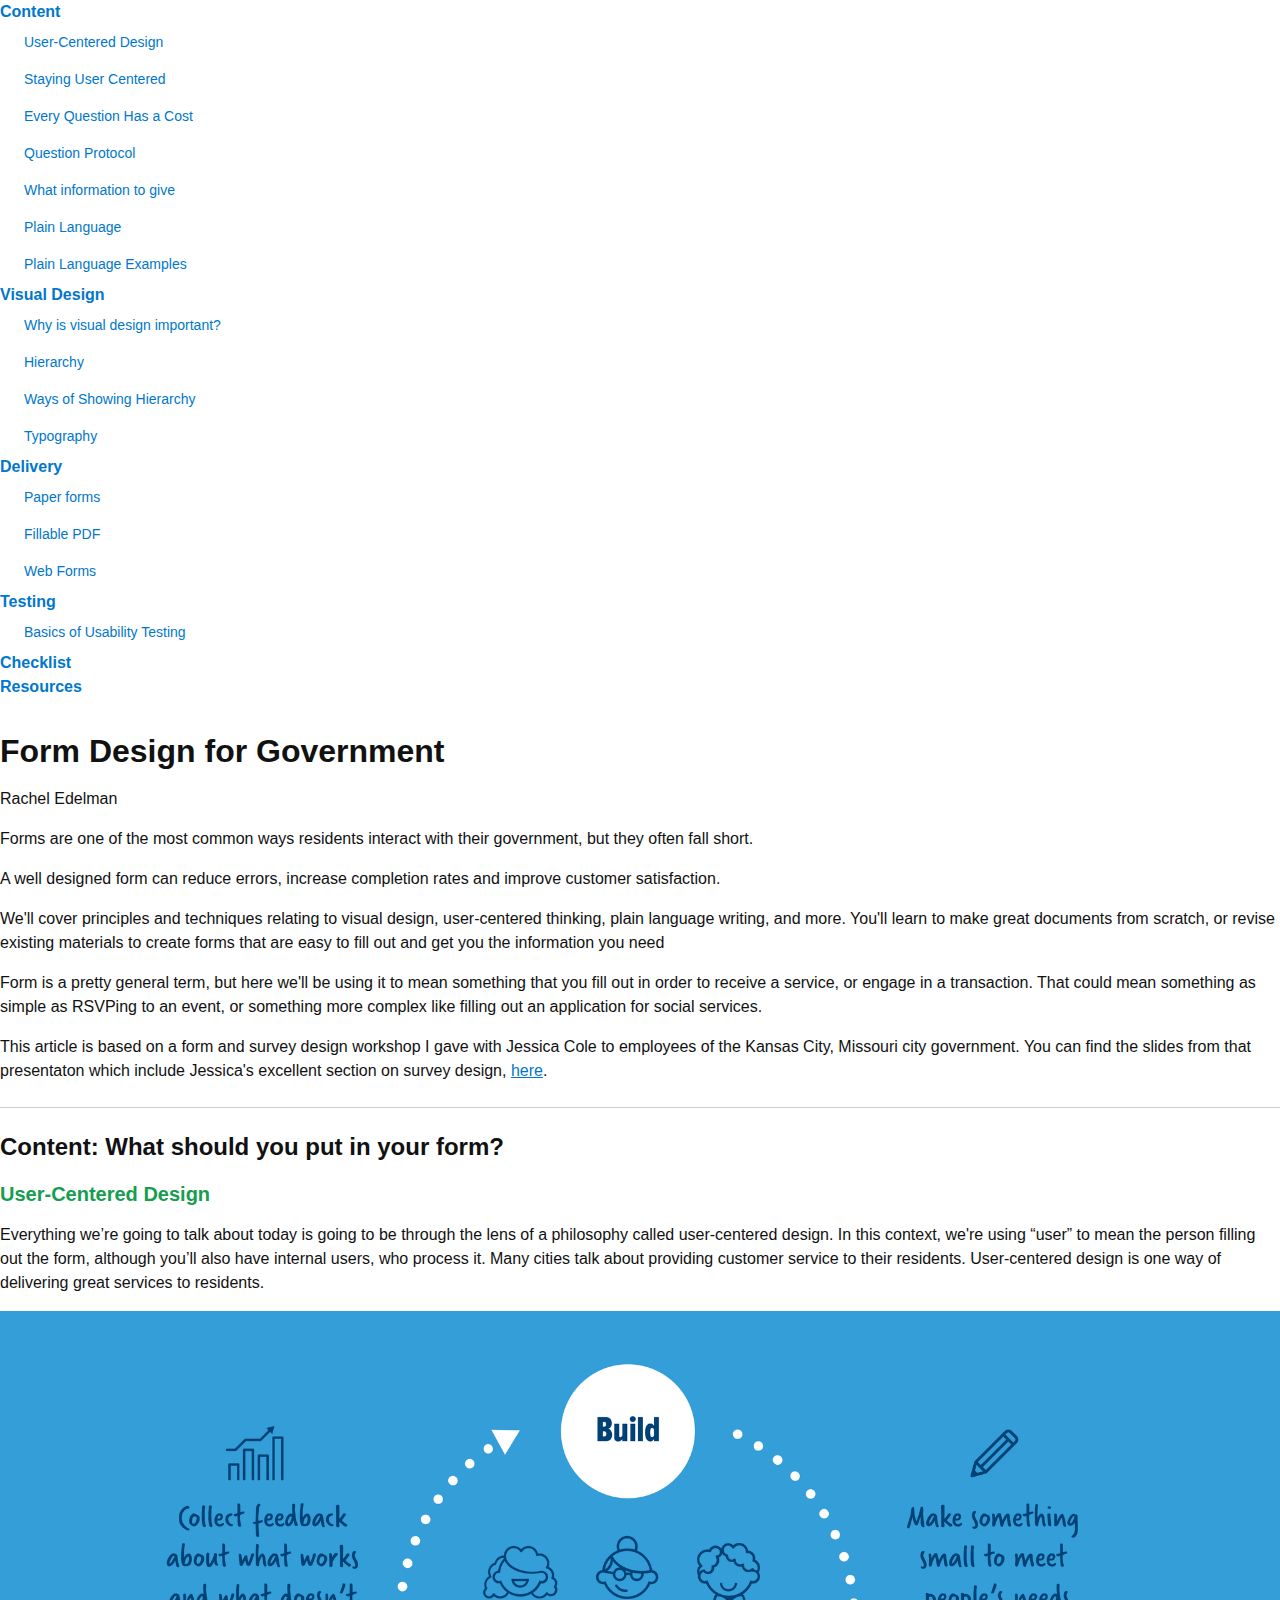
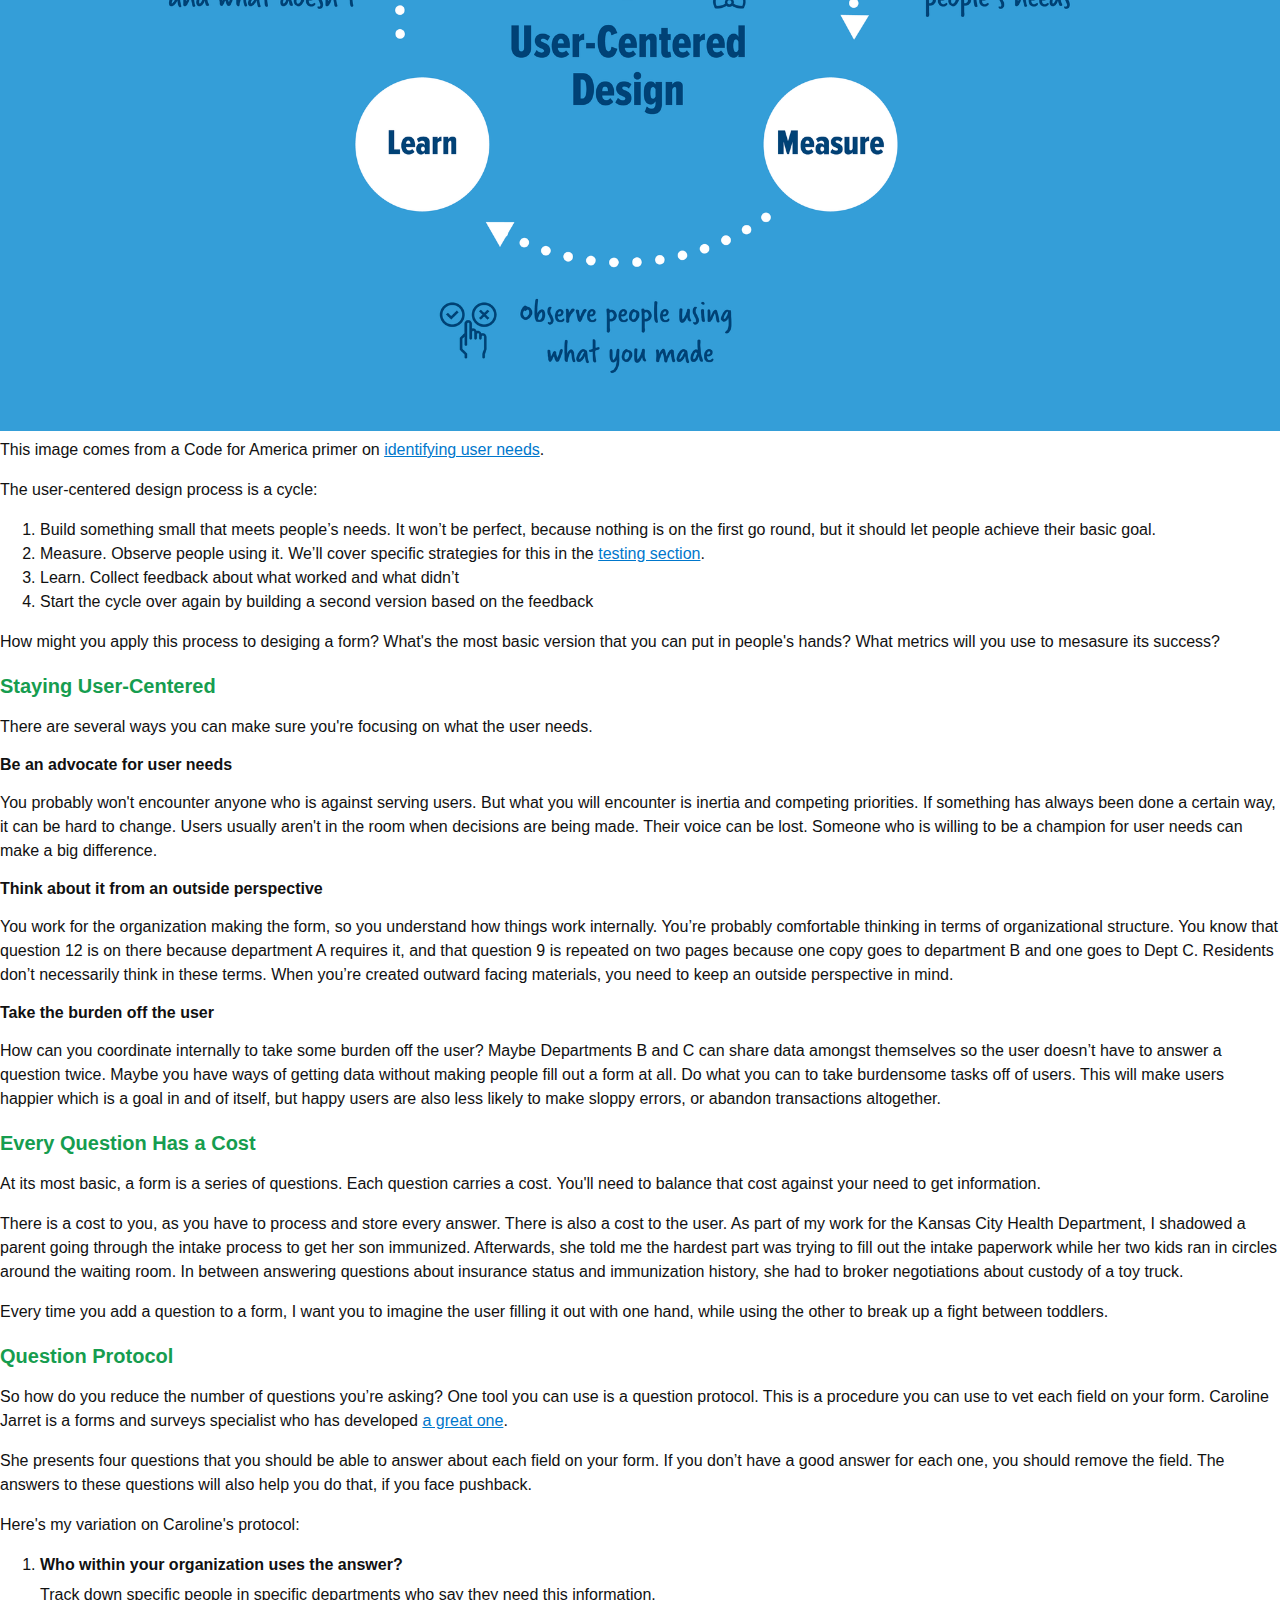
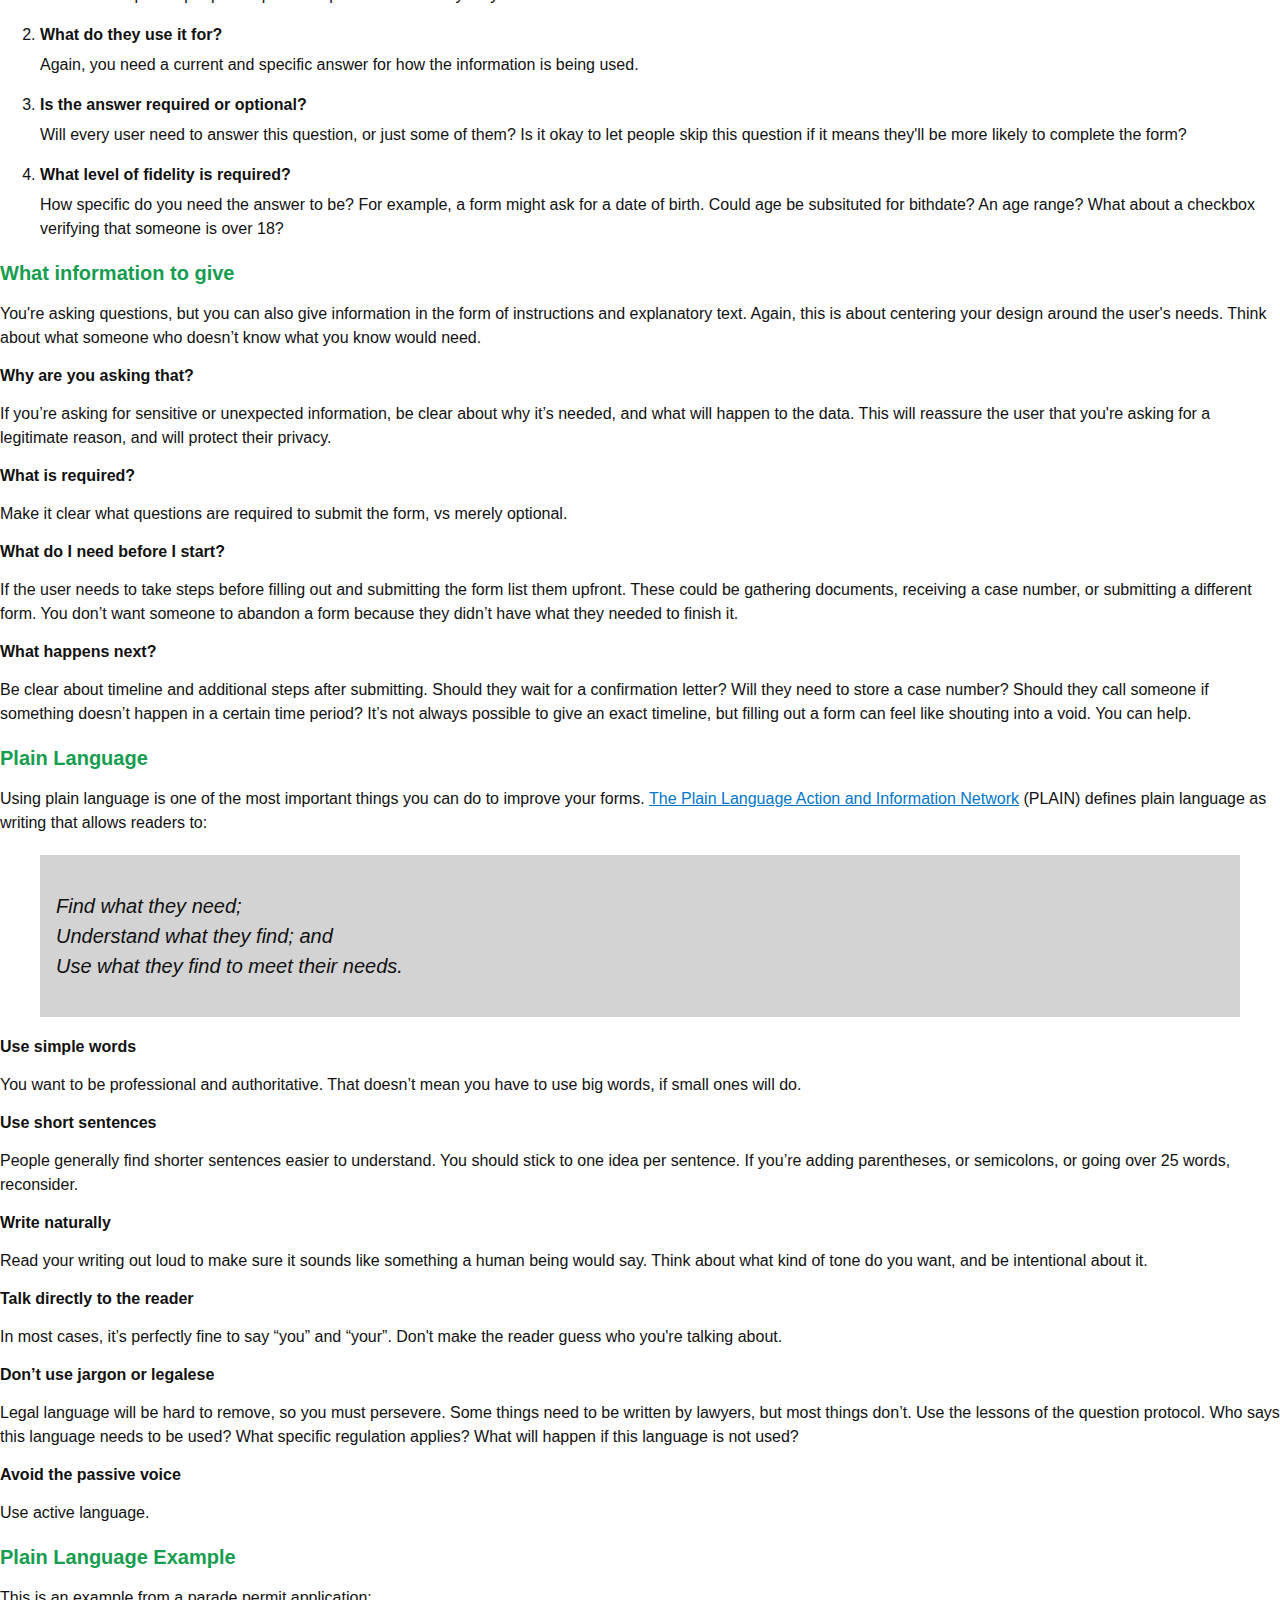
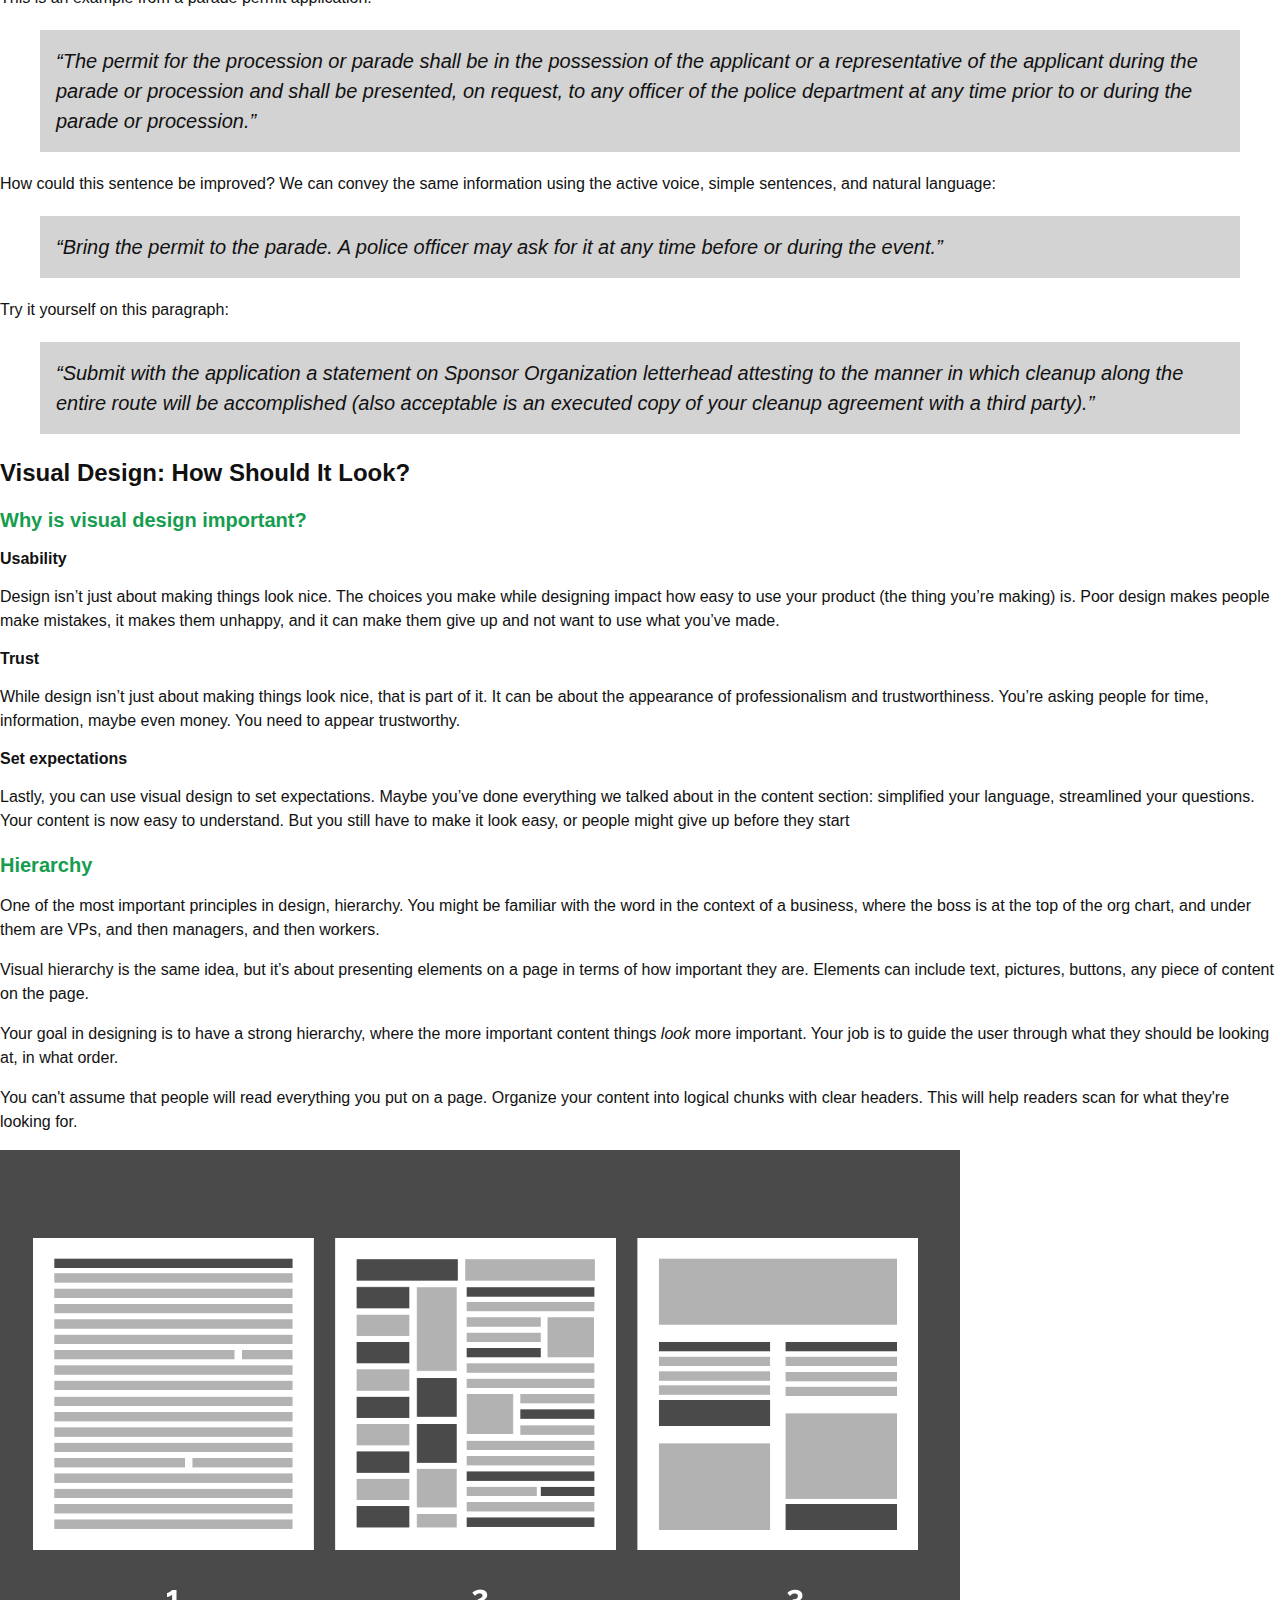
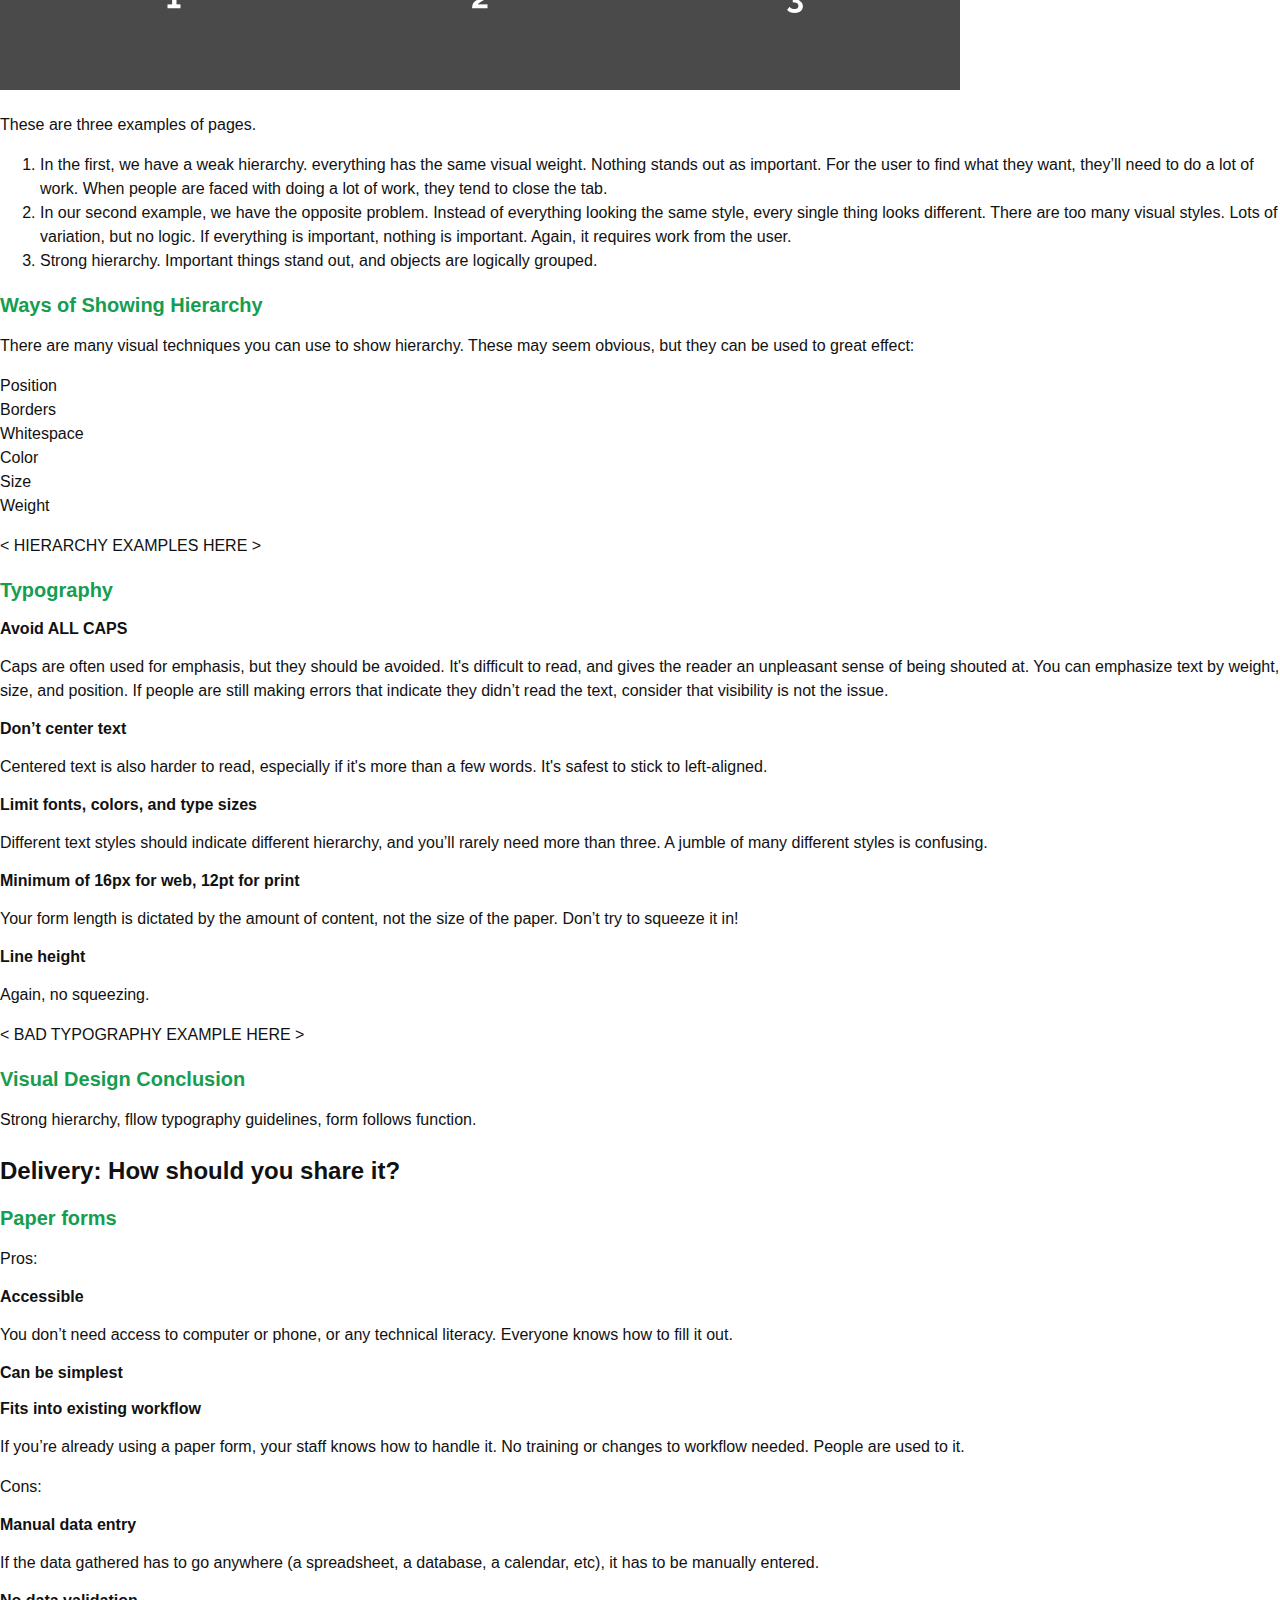
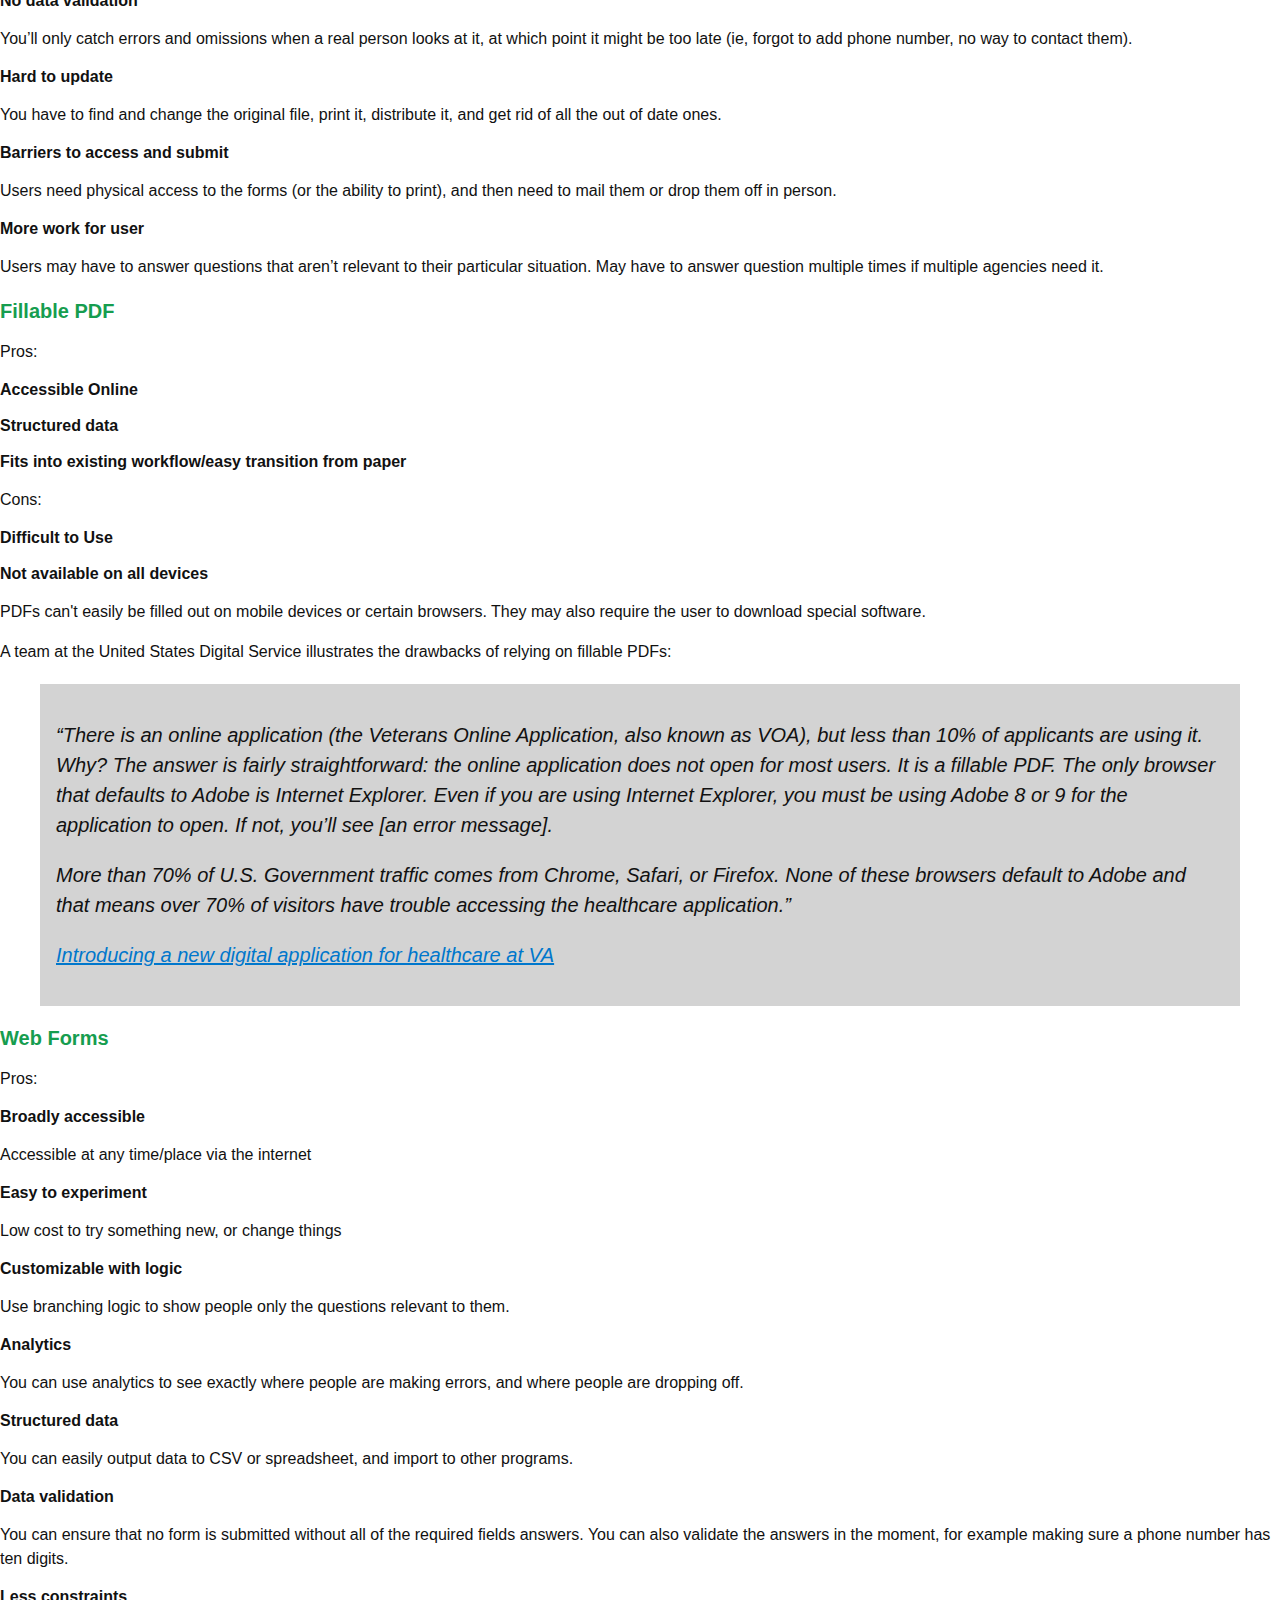
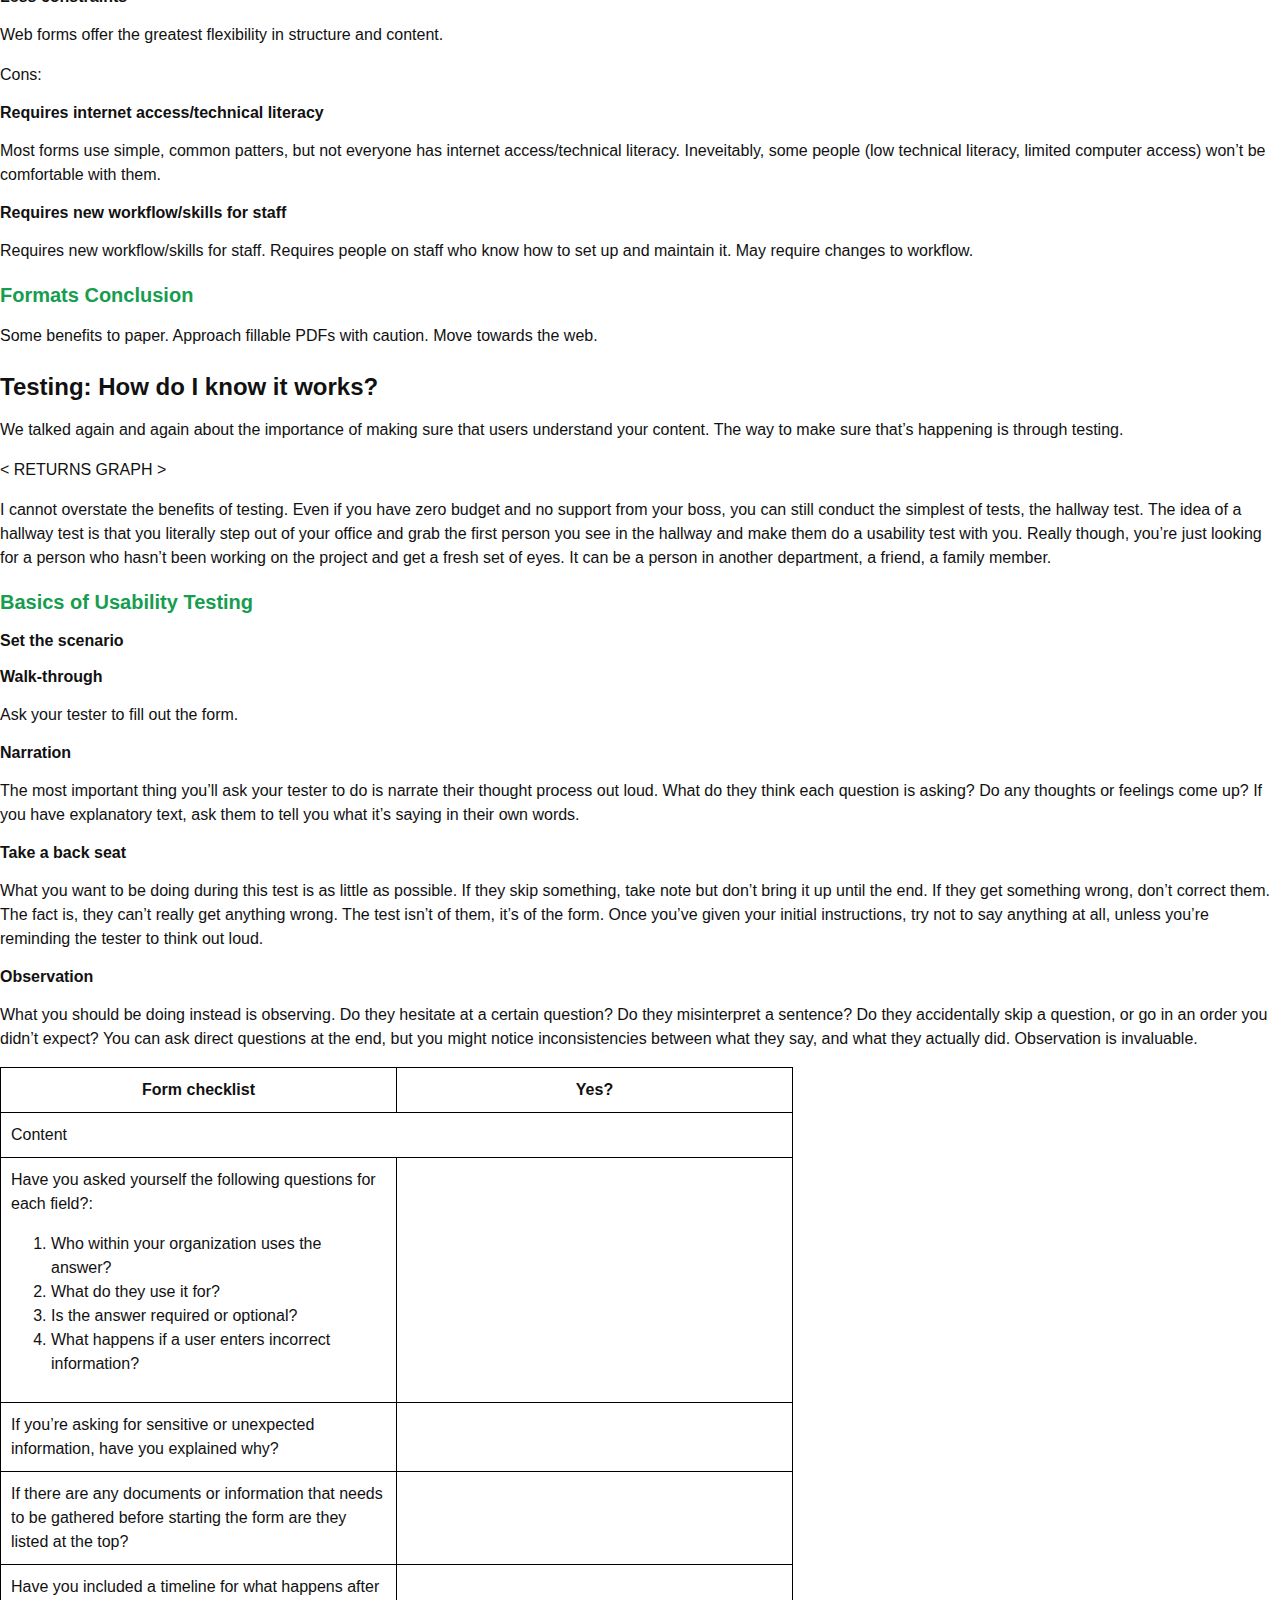
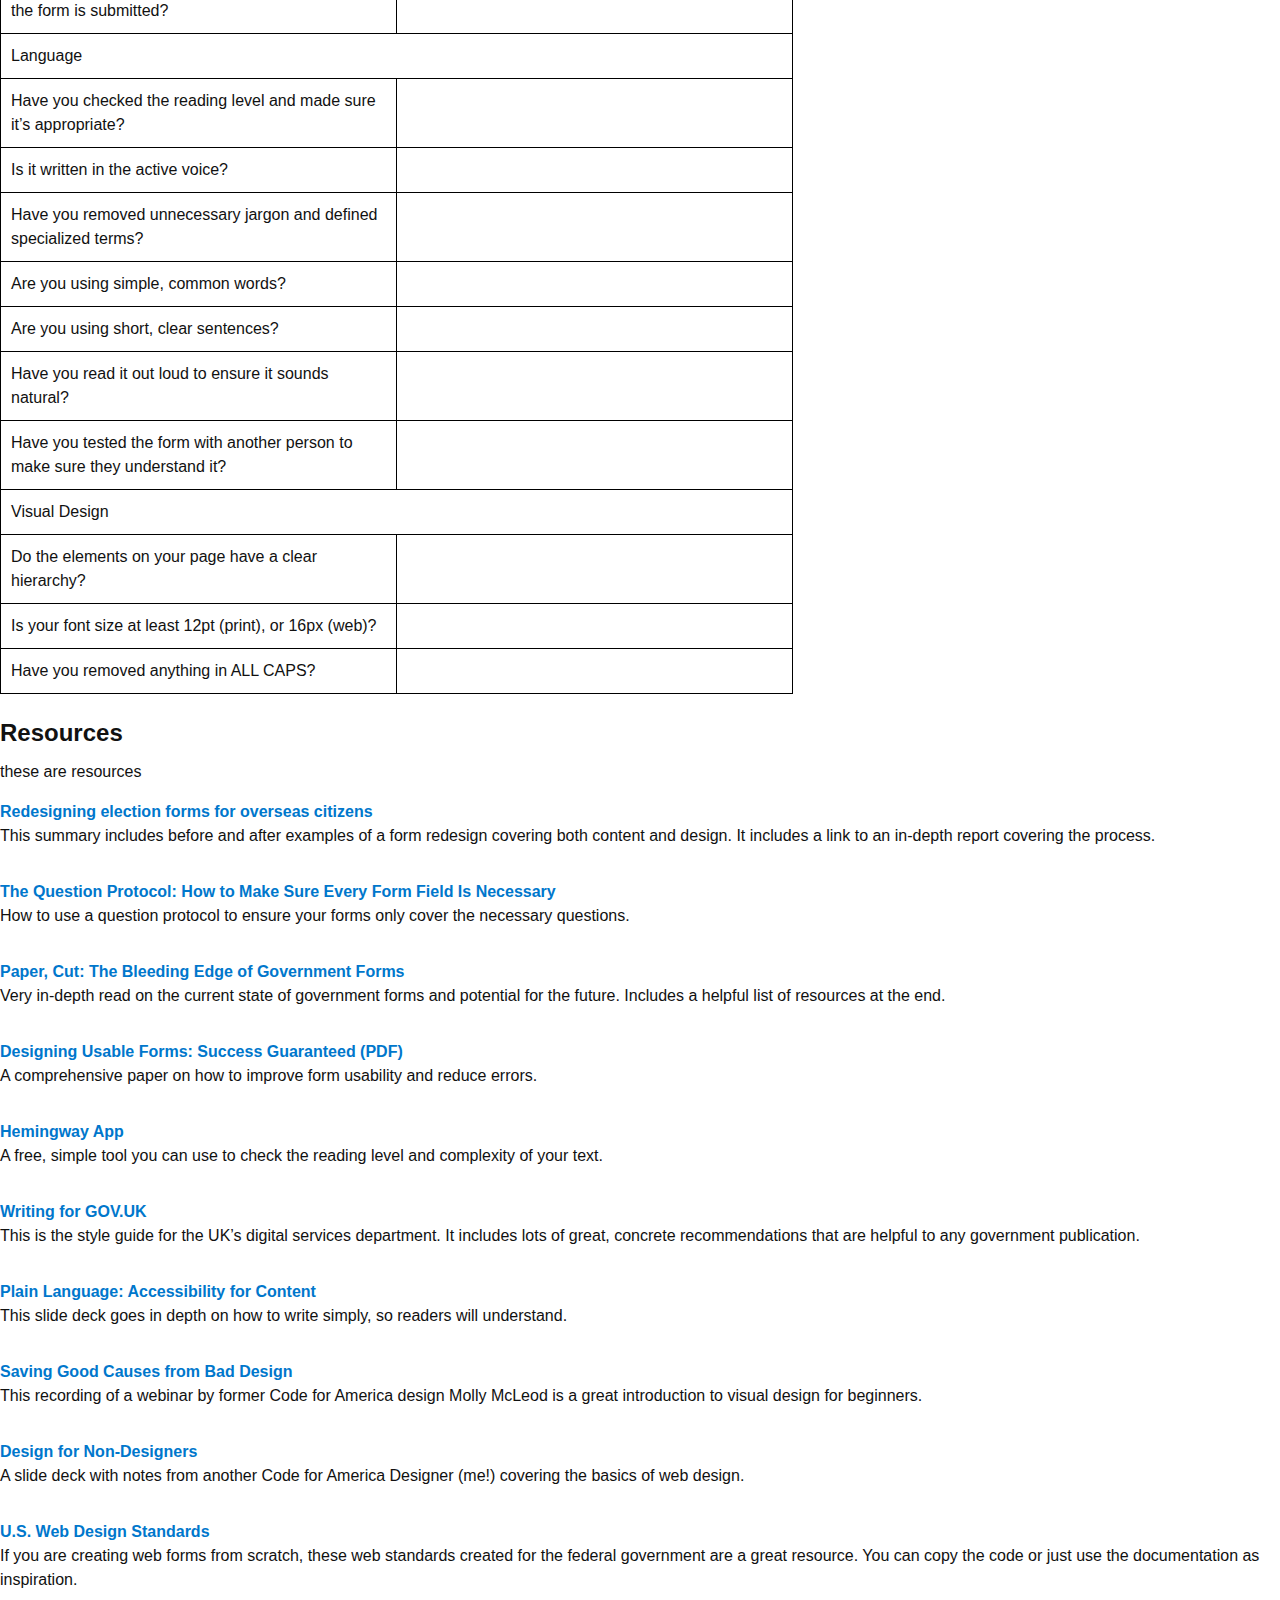
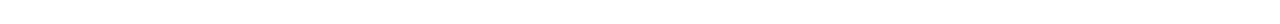
==== commit 2a66eb59: "text changes" ====
--- a/forms.html
+++ b/forms.html
@@ -51,9 +51,11 @@
 <h1 class="mt0">Form Design for Government</h1>
 <p class="h5 italic">Rachel Edelman</p>
 
-	<p>Forms are one of the most common ways residents interact with their government, but they often fall short. A well designed form can reduce errors, increase completion rates and improve customer satisfaction. I'll cover principles and techniques relating to visual design, user-centered thinking, plain language writing, and more. You'll learn to make great documents from scratch, or revise existing materials to create forms that are easy to fill out and get you the information you need</p>
-
-	<p>Form is a pretty general term, but here I'll be using it to mean something that you fill out in order to receive a service, or engage in a transaction. That could mean something as simple as RSVPing to an event, or something more complex like filling out an application for social services.</p>
+	<p>Forms are one of the most common ways residents interact with their government, but they often fall short.</p> 
+	<p>A well designed form can reduce errors, increase completion rates and improve customer satisfaction.</p> 
+	<p>We'll cover principles and techniques relating to visual design, user-centered thinking, plain language writing, and more. You'll learn to make great documents from scratch, or revise existing materials to create forms that are easy to fill out and get you the information you need</p>
+
+	<p>Form is a pretty general term, but here we'll be using it to mean something that you fill out in order to receive a service, or engage in a transaction. That could mean something as simple as RSVPing to an event, or something more complex like filling out an application for social services.</p>
 
 	<p>This article is based on a form and survey design workshop I gave with Jessica Cole to employees of the Kansas City, Missouri city government. You can find the slides from that presentaton which include Jessica's excellent section on survey design, <a href="https://docs.google.com/presentation/d/1-e4QtmqwMZoDVH30jNE9UWhMXr_eK2Tlulh_hL1C0JQ/edit?usp=sharing">here</a>.</p>
 <hr>
@@ -61,29 +63,31 @@
 	<h2 id="content">Content: What should you put in your form?</h2>
 
 	<h3 id="user-centered-design">User-Centered Design</h3>
-	<p>Everything we’re going to talk about today is going to be through the lens of a philosophy called user-centered design. In this context, I’m going to use “user” to mean the person filling out the form, although you’ll also have internal users, who process it. Your city man talk about customer service. User-centred is one way of delivering great services to residents.</p>
+	<p>Everything we’re going to talk about today is going to be through the lens of a philosophy called user-centered design. In this context, we're using “user” to mean the person filling out the form, although you’ll also have internal users, who process it. Many cities talk about providing customer service to their residents. User-centered design is one way of delivering great services to residents.</p>
 
 	<img src="images/ucd.png">
-	<caption>This image comes from a Code for America <a href="https://www.codeforamerica.org/how-tos/user-needs">primer</a> on identifying user needs.</caption>
-	
+	<caption>This image comes from a Code for America primer on <a href="https://www.codeforamerica.org/how-tos/user-needs">identifying user needs</a>.</caption>
+	<p>The user-centered design process is a cycle:</p>
 	<ol>
 	<li>Build something small that meets people’s needs. It won’t be perfect, because nothing is on the first go round, but it should let people achieve their basic goal.</li>
 	<li>Measure. Observe people using it. We’ll cover specific strategies for this in the <a href="#testing">testing section</a>.</li>
 	<li>Learn. Collect feedback about what worked and what didn’t</li>
 	<li>Start the cycle over again by building a second version based on the feedback</li>
 	</ol>
-
-	<h3 id="staying-user-centered">Staying User Centered</h3>
-		<h4>Advocate for user needs</h4>
-		<p>Advocate for user needs. Unless you have a cartoonishly evil boss, you’re not going to encounter anyone who doesn’t want this. But what you will encounter is inertia. If something has always been done a certain way, it can be hard to change.</p>
+	<p>How might you apply this process to desiging a form? What's the most basic version that you can put in people's hands? What metrics will you use to mesasure its success?</p>
+	<h3 id="staying-user-centered">Staying User-Centered</h3>
+		<p>There are several ways you can make sure you're focusing on what the user needs.</p>
+		<h4>Be an advocate for user needs</h4>
+		<p>You probably won't encounter anyone who is against serving users. But what you will encounter is inertia and competing priorities. If something has always been done a certain way, it can be hard to change. Users usually aren't in the room when decisions are being made. Their voice can be lost. Someone who is willing to be a champion for user needs can make a big difference.</p>
 		<h4>Think about it from an outside perspective</h4>
-		<p>Because you work for the city, you understand how things work internally. You’re  probably comfortable thinking in terms of organizational structure. You know that question 12 is on there because department A requires it, and that question 9 is repeated on two pages because one copy goes to department B and one goes to Dept C.  Residents don’t necessarily think in these terms. When you’re created outward facing materials, you need to keep an outside perspective in mind.</p>
+		<p>You work for the organization making the form, so you understand how things work internally. You’re  probably comfortable thinking in terms of organizational structure. You know that question 12 is on there because department A requires it, and that question 9 is repeated on two pages because one copy goes to department B and one goes to Dept C.  Residents don’t necessarily think in these terms. When you’re created outward facing materials, you need to keep an outside perspective in mind.</p>
 		<h4>Take the burden off the user</h4>
-		<p>And finally, how can  you coordinate internally to take some burden off the user? Maybe Departments B and C can share data amongst themselves so the user doesn’t have to answer a question twice. Maybe you have ways of getting data without making people fill out a form at all. This is going to make users happier which is a goal in and of itself, but happy users are also less likely to make sloppy errors, or abandon transactions altogether.</p>
+		<p>How can  you coordinate internally to take some burden off the user? Maybe Departments B and C can share data amongst themselves so the user doesn’t have to answer a question twice. Maybe you have ways of getting data without making people fill out a form at all. Do what you can to take burdensome tasks off of users. This will make users happier which is a goal in and of itself, but happy users are also less likely to make sloppy errors, or abandon transactions altogether.</p>
 
 	<h3 id="question-cost">Every Question Has a Cost</h3>
-		<p>There is a cost to you (you have to process and store the answer). There is a cost to the user. As part of my work for the Kansas City Health Department, I shadowed a parent going through the intake process to get her son immunized. Afterwards, she told me the hardest part was trying to fill out the intake paperwork while her two kids ran in circles around the waiting room. In between answering questions about insurance status and immunization history, she had to broker negotiations about custody of a toy truck.</p>
-		<p>Every time you add a question to a form, I want you to imagine the user filling it out with one hand, while using the other to break up a brawl between toddlers.</p>
+		<p>At its most basic, a form is a series of questions. Each question carries a cost. You'll need to balance that cost against your need to get information.</p>
+		<p>There is a cost to you, as you have to process and store every answer. There is also a cost to the user. As part of my work for the Kansas City Health Department, I shadowed a parent going through the intake process to get her son immunized. Afterwards, she told me the hardest part was trying to fill out the intake paperwork while her two kids ran in circles around the waiting room. In between answering questions about insurance status and immunization history, she had to broker negotiations about custody of a toy truck.</p>
+		<p>Every time you add a question to a form, I want you to imagine the user filling it out with one hand, while using the other to break up a fight between toddlers.</p>
 
 	<h3 id="question-protocol">Question Protocol</h3>
 		<p>So how do you reduce the number of questions you’re asking? One tool you can use is a question protocol. This is a procedure you can use to vet each field on your form. Caroline Jarret is a forms and surveys specialist who has developed <a href="http://www.uxmatters.com/mt/archives/2010/06/the-question-protocol-how-to-make-sure-every-form-field-is-necessary.php
@@ -93,30 +97,50 @@
 
 		<p>Here's my variation on Caroline's protocol:</p>
 		<ol>
-			<li>Who within your organization uses the answer?</li>
-			<li>What do they use it for?</li>
-			<li>Is the answer required or optional?</li>
-			<li>What happens if a user enters incorrect information?</li>
+			<li>
+				<h4>Who within your organization uses the answer?</h4>
+				Track down specific people in specific departments who say they need this information.
+			</li>
+			<li>
+				<h4>What do they use it for?</h4>
+				Again, you need a current and specific answer for how the information is being used. 
+			</li>
+			<li>
+				<h4>Is the answer required or optional?</h4>
+				Will every user need to answer this question, or just some of them? Is it okay to let people skip this question if it means they'll be more likely to complete the form?
+			</li>
+			<li>
+				<h4>What level of fidelity is required?</h4>
+				How specific do you need the answer to be? For example, a form might ask for a date of birth. Could age be subsituted for bithdate? An age range? What about a checkbox verifying that someone is over 18?
+			</li>
 		</ol> 
 
 
 	<h3 id="info-to-give">What information to give</h3>
-		<p>This is about user centered design. Think about what someone who doesn’t know what you know would need.</p>
-		<h4>Why are you asking?</h4>
-		<p>If you’re asking for sensitive or unexpected information, be clear about why it’s needed, and what will happen to the data.</p>
+		<p>You're asking questions, but you can also give information in the form of instructions and explanatory text. Again, this is about centering your design around the user's needs. Think about what someone who doesn’t know what you know would need.</p>
+		<h4>Why are you asking that?</h4>
+		<p>If you’re asking for sensitive or unexpected information, be clear about why it’s needed, and what will happen to the data. This will reassure the user that you're asking for a legitimate reason, and will protect their privacy.</p>
 		<h4>What is required?</h4>
-		<p>Make it clear what questions are optional vs required.</p>
+		<p>Make it clear what questions are required to submit the form, vs merely optional.</p>
 		<h4>What do I need before I start?</h4>
-		<p>If steps need to be taken before filling out and submitting the form list them upfront. These could be gathering documents, receiving a case number, or submitting a different form. You don’t want someone to abandon a form because they didn’t have what they needed to finish it.</p>
+		<p>If the user needs to take steps before filling out and submitting the form list them upfront. These could be gathering documents, receiving a case number, or submitting a different form. You don’t want someone to abandon a form because they didn’t have what they needed to finish it.</p>
 		<h4>What happens next?</h4>
-		<p>Be clear about timeline and additional steps after submitting. Should they wait for a confirmation letter? Will they need to store a case number? Should they call someone if something doesn’t happen in a certain time period? I know it’s not always possible to give an exact timeline, but filling out a form can feel like throwing a paper airplane into a void. You can help.</p>
+		<p>Be clear about timeline and additional steps after submitting. Should they wait for a confirmation letter? Will they need to store a case number? Should they call someone if something doesn’t happen in a certain time period? It’s not always possible to give an exact timeline, but filling out a form can feel like shouting into a void. You can help.</p>
 
 	
 	<h3 id="plain-language">Plain Language</h3>
+		<p>Using plain language is one of the most important things you can do to improve your forms. <a href="http://www.plainlanguage.gov/">The Plain Language Action and Information Network</a> (PLAIN) defines plain language as writing that allows readers to:</p>
+		<blockquote>
+			<ul>
+				<li>Find what they need;</li>
+				<li>Understand what they find; and</li>
+				<li>Use what they find to meet their needs.</li>
+			</ul>
+		</blockquote>
 		<h4>Use simple words</h4>
 		<p>You want to be professional and authoritative. That doesn’t mean you have to use big words, if small ones will do.</p>
 		<h4>Use short sentences</h3>
-		<p>People generally find shorter sentences easier to understand. You should stick to one idea per sentence. If you’re adding parentheses, or semicolons, or going over 25 words, check yourself. Periods are free. Use them liberally.</p>
+		<p>People generally find shorter sentences easier to understand. You should stick to one idea per sentence. If you’re adding parentheses, or semicolons, or going over 25 words, reconsider.</p>
 		<h4>Write naturally</h3>
 		<p>Read your writing out loud to make sure it sounds like something a human being would say. Think about what kind of tone do you want, and be intentional about it.</p>
 		<h4>Talk directly to the reader</h3>
